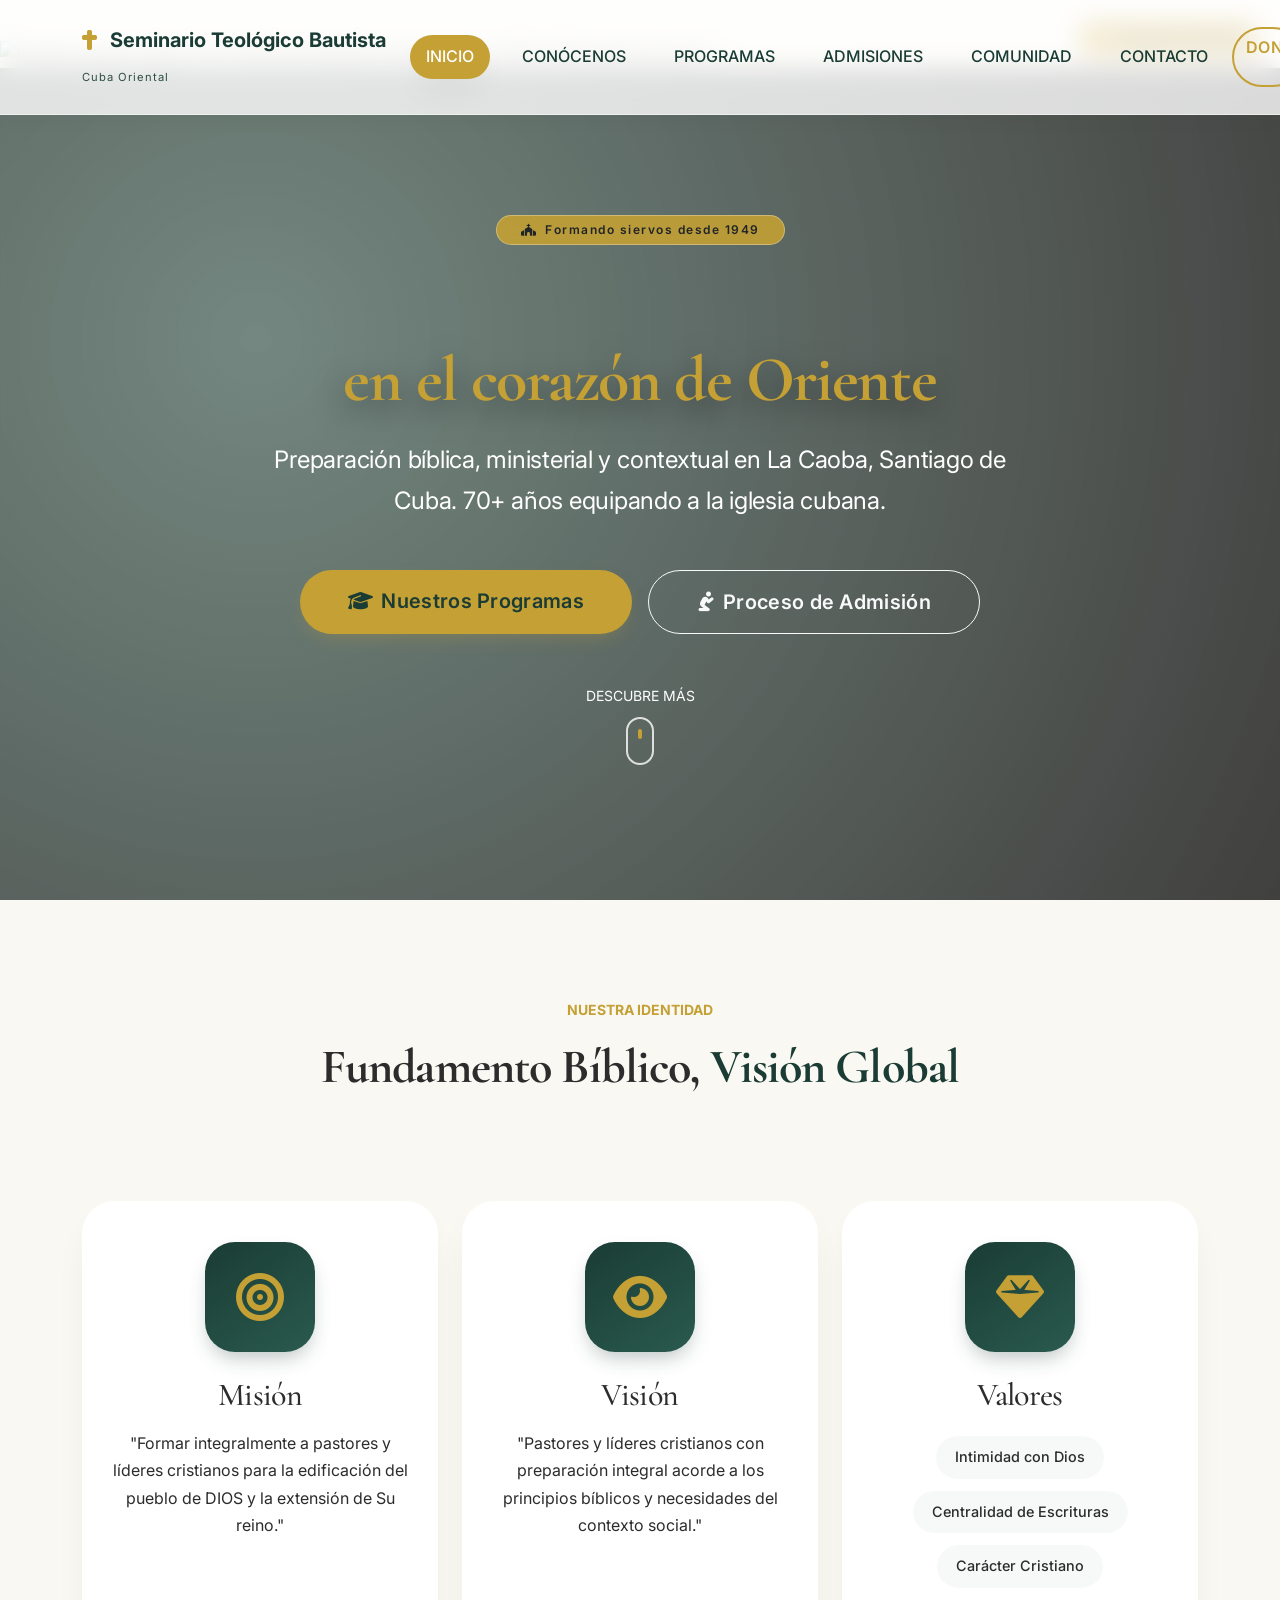
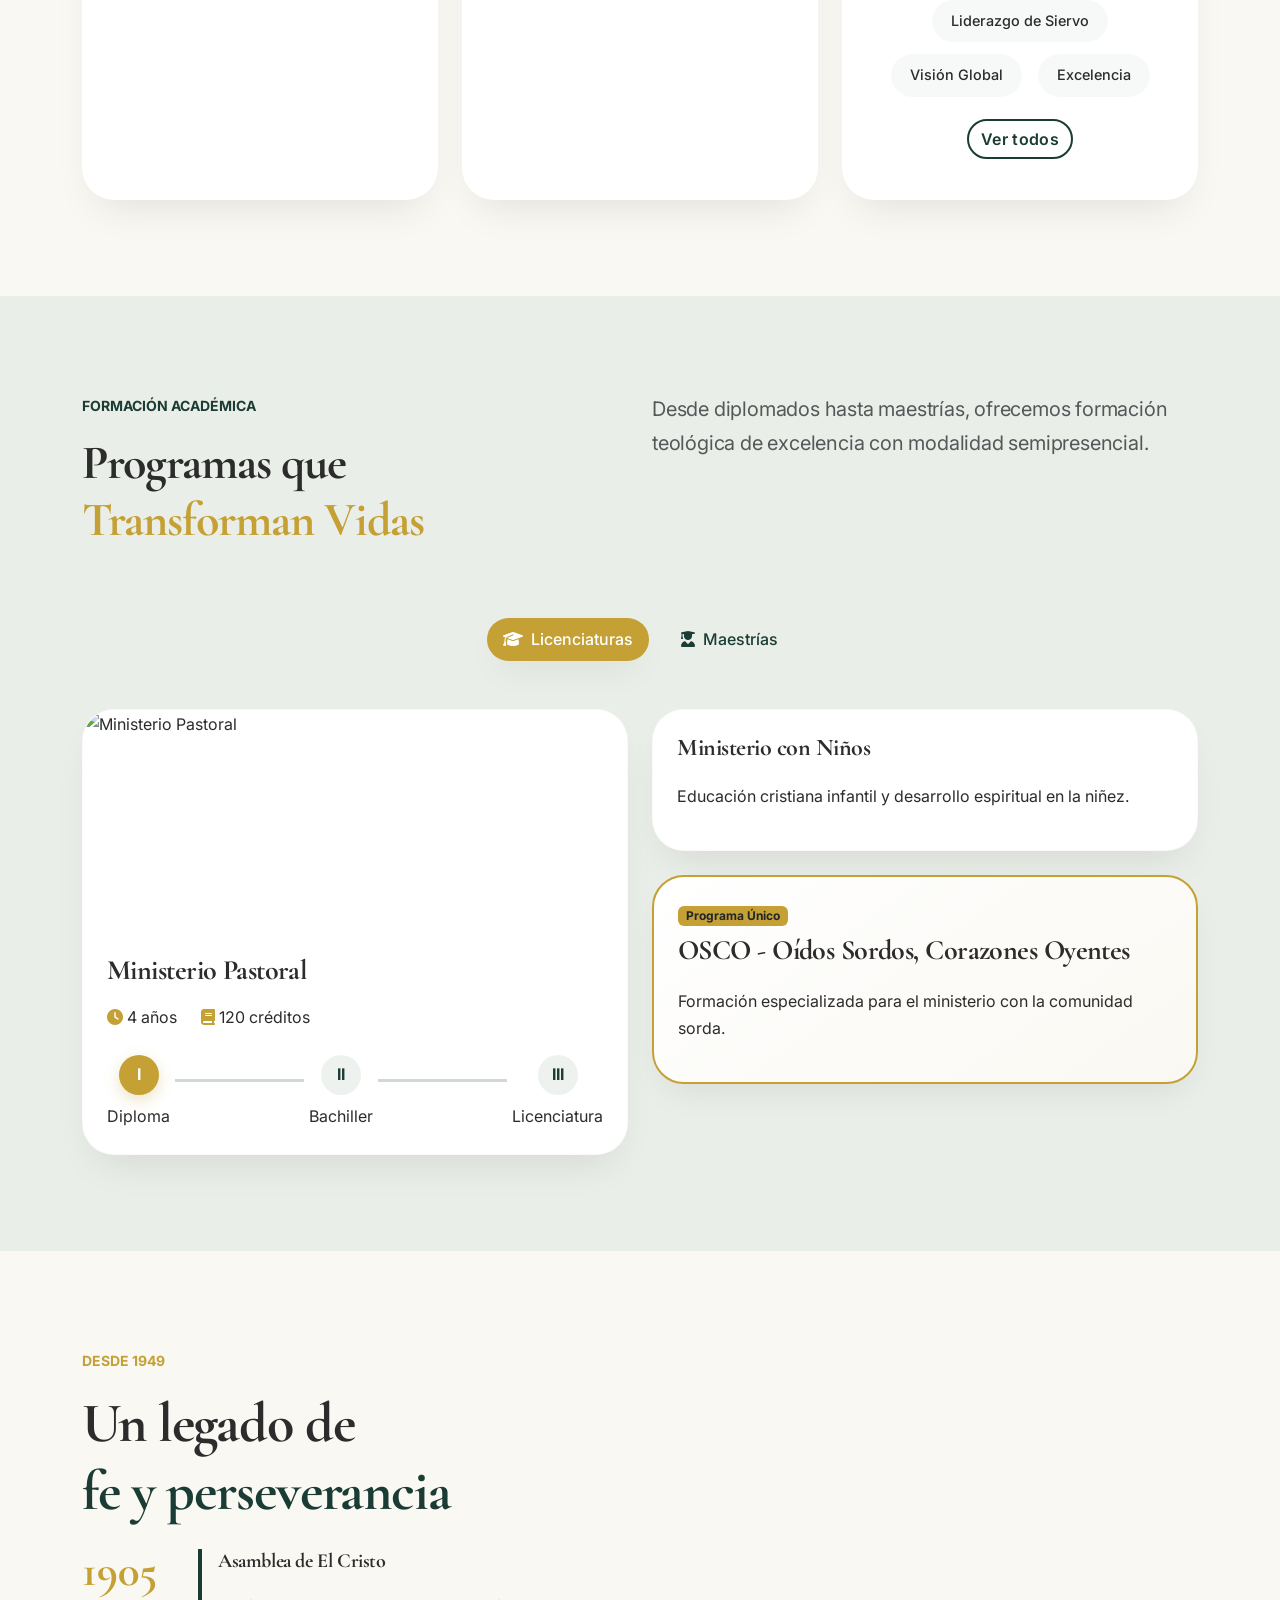
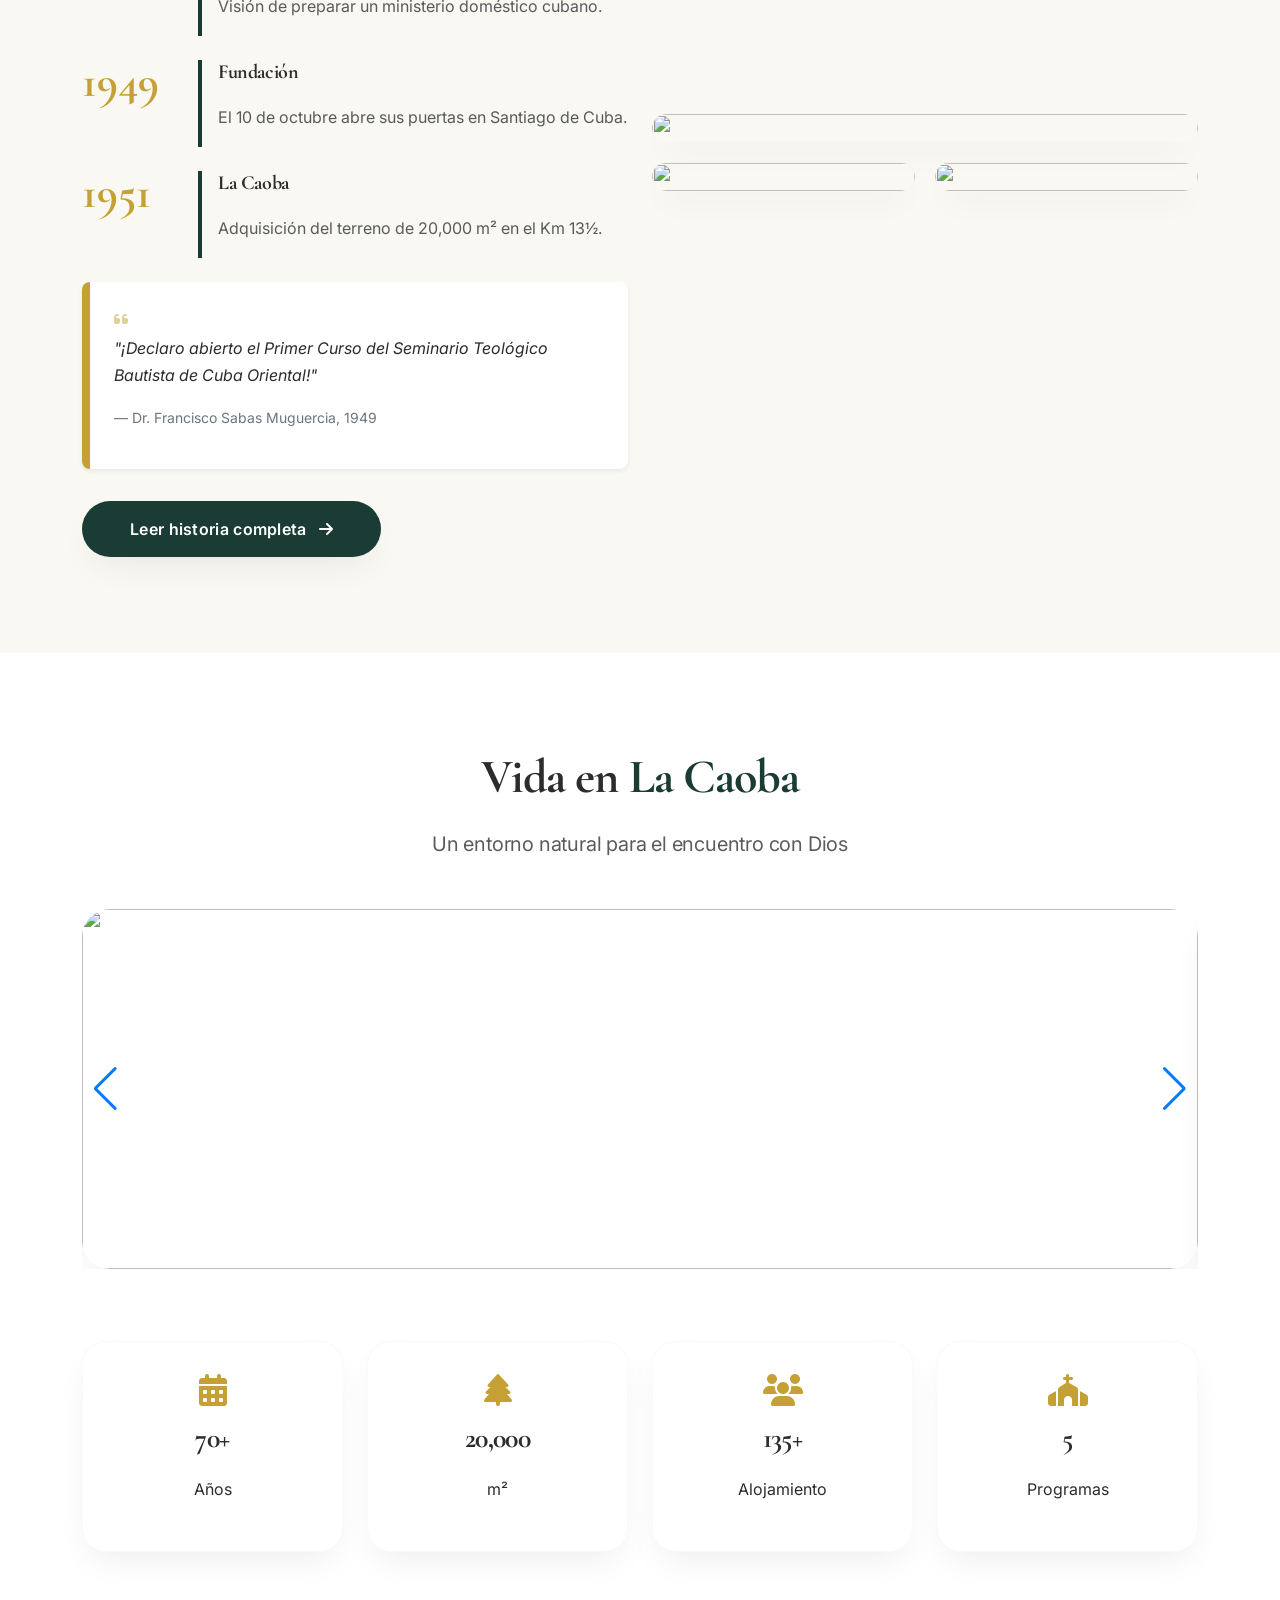
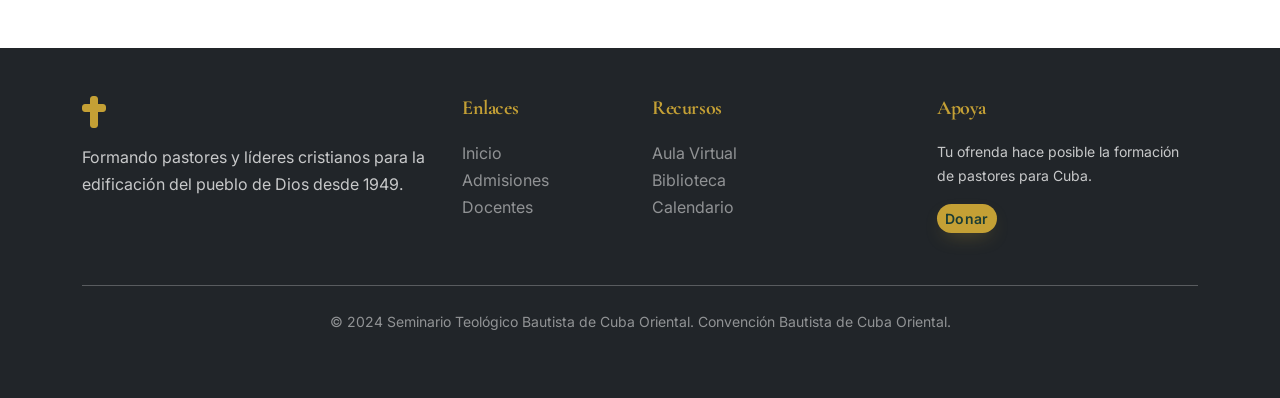
==== index.html @ 03e2dab3 "first commit" ====
<!DOCTYPE html>
<html lang="es">
<head>
  <meta charset="UTF-8">
  <meta name="viewport" content="width=device-width, initial-scale=1.0">
  <!-- SEO Meta Tags -->
  <meta name="description" content="Seminario Teológico Bautista de Cuba Oriental - Formando pastores y líderes cristianos desde 1949 en Santiago de Cuba. Programas de Licenciatura, Maestría y OSCO.">
  <meta name="keywords" content="seminario bautista, Cuba, teología, pastorado, Santiago de Cuba, OSCO, educación cristiana">
  <meta name="author" content="STBCOR">
  <!-- Open Graph -->
  <meta property="og:title" content="Seminario Teológico Bautista de Cuba Oriental">
  <meta property="og:description" content="Formación integral para pastores en el corazón de Oriente.">
  <meta property="og:image" content="https://stbcor.org/images/og-image.jpg">
  <meta property="og:url" content="https://stbcor.org">
  <!-- Favicon -->
  <link rel="icon" type="image/png" href="data:image/svg+xml,%3Csvg xmlns='http://www.w3.org/2000/svg' viewBox='0 0 100 100'%3E%3Crect width='100' height='100' fill='%231a3c34'/%3E%3Ctext x='50' y='67' font-family='serif' font-size='50' fill='%23c4a035' text-anchor='middle'%3E✟%3C/text%3E%3C/svg%3E">

  <title>Seminario Teológico Bautista · Cuba Oriental</title>

  <!-- Bootstrap 5 + Iconos -->
  <link href="https://cdn.jsdelivr.net/npm/bootstrap@5.3.0-alpha3/dist/css/bootstrap.min.css" rel="stylesheet">
  <link rel="stylesheet" href="https://cdn.jsdelivr.net/npm/bootstrap-icons@1.11.3/font/bootstrap-icons.min.css">
  <link rel="stylesheet" href="https://cdnjs.cloudflare.com/ajax/libs/font-awesome/6.4.0/css/all.min.css">
  
  <!-- Fuentes Premium -->
  <link href="https://fonts.googleapis.com/css2?family=Cormorant+Garamond:wght@400;500;600;700&family=Inter:wght@300;400;500;600;700&display=swap" rel="stylesheet">
  
  <!-- Librerías CSS -->
  <link rel="stylesheet" href="https://cdnjs.cloudflare.com/ajax/libs/aos/2.3.4/aos.css">
  <link rel="stylesheet" href="https://cdn.jsdelivr.net/npm/swiper@11/swiper-bundle.min.css" />
  <link rel="stylesheet" href="https://cdnjs.cloudflare.com/ajax/libs/lightbox2/2.11.4/css/lightbox.min.css">

  <!-- Estilos Propios -->
  <link rel="stylesheet" href="css/main.css">
</head>
<body>

<!-- NAVBAR FLOTANTE -->
<nav class="navbar navbar-expand-lg fixed-top" id="mainNav">
  <div class="container">
    <a class="navbar-brand" href="#">
      <i class="fas fa-cross text-gold me-2"></i>
      <span class="fw-bold">Seminario Teológico Bautista <br><small>Cuba Oriental</small></span>
    </a>
    <button class="navbar-toggler" type="button" data-bs-toggle="collapse" data-bs-target="#navbarMain" aria-controls="navbarMain" aria-expanded="false" aria-label="Toggle navigation">
      <span class="navbar-toggler-icon"></span>
    </button>
    <div class="collapse navbar-collapse" id="navbarMain">
      <ul class="navbar-nav mx-auto mb-2 mb-lg-0">
        <li class="nav-item"><a class="nav-link active" href="index.html">INICIO</a></li>
        <li class="nav-item dropdown">
          <a class="nav-link dropdown-toggle" href="#" role="button" data-bs-toggle="dropdown">CONÓCENOS</a>
          <ul class="dropdown-menu">
            <li><a class="dropdown-item" href="historia-completa.html">Nuestra Historia</a></li>
            <li><a class="dropdown-item" href="index.html#identidad">Misión, Visión, Valores</a></li>
            <li><a class="dropdown-item" href="index.html#campus">Instalaciones</a></li>
          </ul>
        </li>
        <li class="nav-item dropdown">
          <a class="nav-link dropdown-toggle" href="#" role="button" data-bs-toggle="dropdown">PROGRAMAS</a>
          <ul class="dropdown-menu">
            <li><a class="dropdown-item" href="index.html#programas">Licenciaturas</a></li>
            <li><a class="dropdown-item" href="index.html#programas">Maestrías</a></li>
            <li><a class="dropdown-item" href="index.html#programas">OSCO</a></li>
          </ul>
        </li>
        <li class="nav-item"><a class="nav-link" href="admisiones.html">ADMISIONES</a></li>
        <li class="nav-item"><a class="nav-link" href="docentes.html">COMUNIDAD</a></li>
        <li class="nav-item"><a class="nav-link" href="contacto.html">CONTACTO</a></li>
      </ul>
      <div class="d-flex gap-2">
        <a href="#" class="btn btn-outline-gold rounded-pill">DONAR</a>
        <a href="login-intranet.html" class="btn btn-brick rounded-pill">AULA VIRTUAL</a>
      </div>
    </div>
  </div>
</nav>

<!-- HERO SECTION -->
<header class="hero vh-100 d-flex align-items-center position-relative overflow-hidden">
  <div class="hero-background position-absolute w-100 h-100">
    <img src="<img src="https://images.pexels.com/photos/1450360/pexels-photo-1450360.jpeg?auto=compress&cs=tinysrgb&w=1920" 
     alt="Paisaje tropical cubano" 
     class="w-100 h-100 object-fit-cover">" alt="Seminario Bautista Cuba" class="w-100 h-100 object-fit-cover">
    <div class="overlay position-absolute w-100 h-100" style="background: linear-gradient(135deg, rgba(26,60,52,0.85) 0%, rgba(0,0,0,0.6) 100%);"></div>
  </div>
  
  <div class="container position-relative text-white" data-aos="fade-up" data-aos-duration="1200">
    <div class="row">
      <div class="col-lg-8 mx-auto text-center">
        <span class="badge bg-gold text-dark mb-4 px-4 py-2 rounded-pill">
          <i class="fas fa-church me-2"></i>Formando siervos desde 1949
        </span>
        <h1 class="display-3 fw-bold mb-4 font-serif">
          <span id="typing-effect"></span>
          <br>
          <span class="text-gold">en el corazón de Oriente</span>
        </h1>
        <p class="lead mb-5 fs-4 opacity-90">
          Preparación bíblica, ministerial y contextual en La Caoba, Santiago de Cuba. 
          70+ años equipando a la iglesia cubana.
        </p>
        <div class="d-flex gap-3 justify-content-center flex-wrap">
          <a href="#programas" class="btn btn-gold btn-lg px-5 py-3 rounded-pill fw-semibold">
            <i class="fas fa-graduation-cap me-2"></i>Nuestros Programas
          </a>
          <a href="admisiones.html" class="btn btn-outline-light btn-lg px-5 py-3 rounded-pill">
            <i class="fas fa-pray me-2"></i>Proceso de Admisión
          </a>
        </div>
        <div class="scroll-down-indicator mt-5">
          <span class="text-uppercase small tracking-wider">Descubre más</span>
          <div class="mouse-icon mt-2 mx-auto">
            <div class="wheel"></div>
          </div>
        </div>
      </div>
    </div>
  </div>
</header>

<!-- SECCIÓN: MISIÓN, VISIÓN Y VALORES -->
<section id="identidad" class="mission-vision py-7 bg-cream position-relative overflow-hidden">
  <div class="pattern-overlay"></div>
  <div class="container">
    <div class="row mb-6">
      <div class="col-lg-8 mx-auto text-center" data-aos="fade-up">
        <span class="text-gold text-uppercase fw-bold tracking-wider small">Nuestra Identidad</span>
        <h2 class="display-5 font-serif mt-3 mb-4">Fundamento Bíblico, <span class="text-teal">Visión Global</span></h2>
        <div class="divider mx-auto"></div>
      </div>
    </div>
    
    <div class="row g-4">
      <!-- MISIÓN -->
      <div class="col-lg-4" data-aos="fade-right" data-aos-delay="100">
        <div class="value-card h-100 p-5 text-center">
          <div class="icon-circle mx-auto mb-4">
            <i class="fas fa-bullseye fa-3x text-gold"></i>
          </div>
          <h3 class="h2 font-serif mb-3">Misión</h3>
          <p class="lead-text">"Formar integralmente a pastores y líderes cristianos para la edificación del pueblo de DIOS y la extensión de Su reino."</p>
          <div class="card-decoration"></div>
        </div>
      </div>
      <!-- VISIÓN -->
      <div class="col-lg-4" data-aos="fade-up" data-aos-delay="200">
        <div class="value-card h-100 p-5 text-center">
          <div class="icon-circle mx-auto mb-4">
            <i class="fas fa-eye fa-3x text-gold"></i>
          </div>
          <h3 class="h2 font-serif mb-3">Visión</h3>
          <p class="lead-text">"Pastores y líderes cristianos con preparación integral acorde a los principios bíblicos y necesidades del contexto social."</p>
          <div class="card-decoration"></div>
        </div>
      </div>
      <!-- VALORES -->
      <div class="col-lg-4" data-aos="fade-left" data-aos-delay="300">
        <div class="value-card h-100 p-5 text-center">
          <div class="icon-circle mx-auto mb-4">
            <i class="fas fa-gem fa-3x text-gold"></i>
          </div>
          <h3 class="h2 font-serif mb-3">Valores</h3>
          <div class="values-cloud">
            <span class="value-tag">Intimidad con Dios</span>
            <span class="value-tag">Centralidad de Escrituras</span>
            <span class="value-tag">Carácter Cristiano</span>
            <span class="value-tag">Liderazgo de Siervo</span>
            <span class="value-tag">Visión Global</span>
            <span class="value-tag">Excelencia</span>
          </div>
          <button class="btn btn-outline-teal rounded-pill mt-3" type="button" data-bs-toggle="collapse" data-bs-target="#allValues">
            Ver todos
          </button>
          <div class="card-decoration"></div>
        </div>
      </div>
    </div>

    <!-- Grid completo de valores -->
    <div class="collapse mt-4" id="allValues">
      <div class="row g-3">
        <div class="col-md-3 col-6"><div class="value-item p-3 bg-white rounded-3 shadow-sm h-100"><i class="fas fa-praying-hands text-gold mb-2"></i><h5>Intimidad con DIOS</h5></div></div>
        <div class="col-md-3 col-6"><div class="value-item p-3 bg-white rounded-3 shadow-sm h-100"><i class="fas fa-heart text-gold mb-2"></i><h5>Carácter Integral</h5></div></div>
        <div class="col-md-3 col-6"><div class="value-item p-3 bg-white rounded-3 shadow-sm h-100"><i class="fas fa-book-open text-gold mb-2"></i><h5>Centralidad de Escrituras</h5></div></div>
        <div class="col-md-3 col-6"><div class="value-item p-3 bg-white rounded-3 shadow-sm h-100"><i class="fas fa-handshake text-gold mb-2"></i><h5>Relaciones Sanas</h5></div></div>
        <div class="col-md-3 col-6"><div class="value-item p-3 bg-white rounded-3 shadow-sm h-100"><i class="fas fa-globe-americas text-gold mb-2"></i><h5>Visión y Alcance Global</h5></div></div>
        <div class="col-md-3 col-6"><div class="value-item p-3 bg-white rounded-3 shadow-sm h-100"><i class="fas fa-users text-gold mb-2"></i><h5>Contextualización del Evangelio</h5></div></div>
        <div class="col-md-3 col-6"><div class="value-item p-3 bg-white rounded-3 shadow-sm h-100"><i class="fas fa-layer-group text-gold mb-2"></i><h5>Formación Pluriministerial</h5></div></div>
        <div class="col-md-3 col-6"><div class="value-item p-3 bg-white rounded-3 shadow-sm h-100"><i class="fas fa-people-arrows text-gold mb-2"></i><h5>Trabajo en Equipo</h5></div></div>
        <div class="col-md-3 col-6"><div class="value-item p-3 bg-white rounded-3 shadow-sm h-100"><i class="fas fa-church text-gold mb-2"></i><h5>Interrelación Seminario-Iglesia</h5></div></div>
        <div class="col-md-3 col-6"><div class="value-item p-3 bg-white rounded-3 shadow-sm h-100"><i class="fas fa-home text-gold mb-2"></i><h5>Importancia de la Familia</h5></div></div>
        <div class="col-md-3 col-6"><div class="value-item p-3 bg-white rounded-3 shadow-sm h-100"><i class="fas fa-hands-wash text-gold mb-2"></i><h5>Liderazgo de Siervo</h5></div></div>
        <div class="col-md-3 col-6"><div class="value-item p-3 bg-white rounded-3 shadow-sm h-100"><i class="fas fa-lightbulb text-gold mb-2"></i><h5>Innovación</h5></div></div>
        <div class="col-md-3 col-6"><div class="value-item p-3 bg-white rounded-3 shadow-sm h-100"><i class="fas fa-equals text-gold mb-2"></i><h5>Unidad e Igualdad en Cristo</h5></div></div>
        <div class="col-md-3 col-6"><div class="value-item p-3 bg-white rounded-3 shadow-sm h-100"><i class="fas fa-star text-gold mb-2"></i><h5>Excelencia</h5></div></div>
      </div>
    </div>
  </div>
</section>

<!-- SECCIÓN: PROGRAMAS ACADÉMICOS -->
<section id="programas" class="programs-section py-7 bg-light-sage">
  <div class="container">
    <div class="row mb-5">
      <div class="col-lg-6" data-aos="fade-right">
        <span class="text-teal text-uppercase fw-bold small">Formación Académica</span>
        <h2 class="display-5 font-serif mt-3">Programas que <br><span class="text-gold">Transforman Vidas</span></h2>
      </div>
      <div class="col-lg-6" data-aos="fade-left">
        <p class="lead text-muted">Desde diplomados hasta maestrías, ofrecemos formación teológica de excelencia con modalidad semipresencial.</p>
      </div>
    </div>
    
    <ul class="nav nav-pills mb-5 justify-content-center" id="programTabs" role="tablist">
      <li class="nav-item" role="presentation">
        <button class="nav-link active rounded-pill px-4 py-3 mx-2" data-bs-toggle="pill" data-bs-target="#licenciatura" type="button"><i class="fas fa-graduation-cap me-2"></i>Licenciaturas</button>
      </li>
      <li class="nav-item" role="presentation">
        <button class="nav-link rounded-pill px-4 py-3 mx-2" data-bs-toggle="pill" data-bs-target="#maestria" type="button"><i class="fas fa-user-graduate me-2"></i>Maestrías</button>
      </li>
    </ul>
    
    <div class="tab-content">
      <div class="tab-pane fade show active" id="licenciatura">
        <div class="row g-4">
          <div class="col-lg-6" data-aos="zoom-in">
            <div class="program-card featured h-100">
              <div class="card-badge">⭐ Programa Estrella</div>
              <div class="program-img-wrapper">
                <img src="https://images.pexels.com/photos/1370296/pexels-photo-1370296.jpeg?auto=compress&cs=tinysrgb&w=600" alt="Ministerio Pastoral" class="program-img">
              </div>
              <div class="program-content p-4">
                <h3 class="font-serif mb-3">Ministerio Pastoral</h3>
                <div class="program-stats d-flex gap-4 mb-3">
                  <span><i class="fas fa-clock text-gold"></i> 4 años</span>
                  <span><i class="fas fa-book text-gold"></i> 120 créditos</span>
                </div>
                <div class="level-progression mt-4">
                  <div class="progress-steps">
                    <div class="step completed"><span class="step-number">I</span><span class="step-label">Diploma</span></div>
                    <div class="step-connector"></div>
                    <div class="step"><span class="step-number">II</span><span class="step-label">Bachiller</span></div>
                    <div class="step-connector"></div>
                    <div class="step"><span class="step-number">III</span><span class="step-label">Licenciatura</span></div>
                  </div>
                </div>
              </div>
            </div>
          </div>
          <div class="col-lg-6">
            <div class="row g-4">
              <div class="col-12" data-aos="zoom-in" data-aos-delay="100"><div class="program-card"><div class="program-content p-4"><h4>Ministerio con Niños</h4><p>Educación cristiana infantil y desarrollo espiritual en la niñez.</p></div></div></div>
              <div class="col-12" data-aos="zoom-in" data-aos-delay="200"><div class="program-card osco-special p-4"><span class="badge bg-gold text-dark mb-2">Programa Único</span><h3>OSCO - Oídos Sordos, Corazones Oyentes</h3><p>Formación especializada para el ministerio con la comunidad sorda.</p></div></div>
            </div>
          </div>
        </div>
      </div>
      <div class="tab-pane fade" id="maestria">
        <div class="row g-4">
          <div class="col-md-4"><div class="master-card text-center p-4 h-100"><i class="fas fa-church fa-3x text-teal mb-3"></i><h4>Southeastern Baptist</h4><p>Convenio internacional para estudios de posgrado.</p></div></div>
          <div class="col-md-4"><div class="master-card text-center p-4 h-100"><i class="fas fa-chart-line fa-3x text-teal mb-3"></i><h4>Liderazgo Organizacional</h4><p>Habilidades directivas para el ámbito eclesial.</p></div></div>
          <div class="col-md-4"><div class="master-card text-center p-4 h-100"><i class="fas fa-hands-helping fa-3x text-teal mb-3"></i><h4>Trabajo Social</h4><p>Integración de fe y acción social comunitaria.</p></div></div>
        </div>
      </div>
    </div>
  </div>
</section>

<!-- SECCIÓN: UN VISTAZO A NUESTRA HISTORIA -->
<section class="history-snippet py-7 bg-cream position-relative">
  <div class="container">
    <div class="row align-items-center">
      <div class="col-lg-6" data-aos="fade-right">
        <span class="text-gold fw-bold text-uppercase small">Desde 1949</span>
        <h2 class="display-4 font-serif mt-3 mb-4">Un legado de <br><span class="text-teal">fe y perseverancia</span></h2>
        <div class="mini-timeline">
          <div class="timeline-item mb-4"><div class="d-flex gap-3"><div class="timeline-year">1905</div><div class="timeline-content"><h5>Asamblea de El Cristo</h5><p class="text-muted">Visión de preparar un ministerio doméstico cubano.</p></div></div></div>
          <div class="timeline-item mb-4"><div class="d-flex gap-3"><div class="timeline-year">1949</div><div class="timeline-content"><h5>Fundación</h5><p class="text-muted">El 10 de octubre abre sus puertas en Santiago de Cuba.</p></div></div></div>
          <div class="timeline-item mb-4"><div class="d-flex gap-3"><div class="timeline-year">1951</div><div class="timeline-content"><h5>La Caoba</h5><p class="text-muted">Adquisición del terreno de 20,000 m² en el Km 13½.</p></div></div></div>
        </div>
        <blockquote class="historic-quote mt-4 p-4 bg-white rounded-3 shadow-sm">
          <i class="fas fa-quote-left text-gold opacity-50 mb-2"></i>
          <p class="fst-italic">"¡Declaro abierto el Primer Curso del Seminario Teológico Bautista de Cuba Oriental!"</p>
          <footer class="blockquote-footer mt-2">Dr. Francisco Sabas Muguercia, 1949</footer>
        </blockquote>
        <a href="historia-completa.html" class="btn btn-teal rounded-pill px-5 py-3 mt-3">Leer historia completa <i class="fas fa-arrow-right ms-2"></i></a>
      </div>
      <div class="col-lg-6" data-aos="fade-left">
        <div class="vintage-gallery-grid">
          <div class="gallery-item large"><img src="https://images.pexels.com/photos/261763/pexels-photo-261763.jpeg?auto=compress&cs=tinysrgb&w=600" class="img-fluid rounded-4 shadow"></div>
          <div class="gallery-item"><img src="https://images.pexels.com/photos/3723267/pexels-photo-3723267.jpeg?auto=compress&cs=tinysrgb&w=600" class="img-fluid rounded-4 shadow"></div>
          <div class="gallery-item"><img src="https://images.pexels.com/photos/1181396/pexels-photo-1181396.jpeg?auto=compress&cs=tinysrgb&w=600" class="img-fluid rounded-4 shadow"></div>
        </div>
      </div>
    </div>
  </div>
</section>

<!-- SECCIÓN: GALERÍA Y VIDA EN EL CAMPUS -->
<section id="campus" class="campus-life py-7 bg-white">
  <div class="container">
    <div class="text-center mb-5" data-aos="fade-up">
      <h2 class="display-5 font-serif">Vida en <span class="text-teal">La Caoba</span></h2>
      <p class="lead text-muted">Un entorno natural para el encuentro con Dios</p>
    </div>
    <div class="swiper campusSwiper" data-aos="fade-up">
      <div class="swiper-wrapper">
        <div class="swiper-slide"><div class="campus-card"><img src="https://images.pexels.com/photos/256455/pexels-photo-256455.jpeg?auto=compress&cs=tinysrgb&w=600" class="campus-img"><div class="campus-overlay"><h4>Aulas y Biblioteca</h4></div></div></div>
        <div class="swiper-slide"><div class="campus-card"><img src="https://images.pexels.com/photos/208636/pexels-photo-208636.jpeg?auto=compress&cs=tinysrgb&w=600" class="campus-img"><div class="campus-overlay"><h4>Capilla</h4></div></div></div>
        <div class="swiper-slide"><div class="campus-card"><img src="https://images.pexels.com/photos/3723267/pexels-photo-3723267.jpeg?auto=compress&cs=tinysrgb&w=600" class="campus-img"><div class="campus-overlay"><h4>Áreas Verdes</h4></div></div></div>
        <div class="swiper-slide"><div class="campus-card"><img src="https://images.pexels.com/photos/1370296/pexels-photo-1370296.jpeg?auto=compress&cs=tinysrgb&w=600" class="campus-img"><div class="campus-overlay"><h4>Laboratorio</h4></div></div></div>
      </div>
      <div class="swiper-pagination"></div>
      <div class="swiper-button-next"></div>
      <div class="swiper-button-prev"></div>
    </div>
    <div class="row mt-5 g-4">
      <div class="col-md-3 col-6"><div class="stat-card text-center p-4"><i class="fas fa-calendar-alt fa-2x text-gold mb-3"></i><h3>70+</h3><p>Años</p></div></div>
      <div class="col-md-3 col-6"><div class="stat-card text-center p-4"><i class="fas fa-tree fa-2x text-gold mb-3"></i><h3>20,000</h3><p>m²</p></div></div>
      <div class="col-md-3 col-6"><div class="stat-card text-center p-4"><i class="fas fa-users fa-2x text-gold mb-3"></i><h3>135+</h3><p>Alojamiento</p></div></div>
      <div class="col-md-3 col-6"><div class="stat-card text-center p-4"><i class="fas fa-church fa-2x text-gold mb-3"></i><h3>5</h3><p>Programas</p></div></div>
    </div>
  </div>
</section>

<!-- FOOTER -->
<footer class="bg-dark text-white py-5">
  <div class="container">
    <div class="row">
      <div class="col-lg-4 mb-4">
        <i class="fas fa-cross fa-2x text-gold mb-3"></i>
        <p class="opacity-75">Formando pastores y líderes cristianos para la edificación del pueblo de Dios desde 1949.</p>
      </div>
      <div class="col-lg-2 col-md-4 mb-4">
        <h5 class="text-gold">Enlaces</h5>
        <ul class="list-unstyled"><li><a href="index.html" class="text-white-50 text-decoration-none">Inicio</a></li><li><a href="admisiones.html" class="text-white-50 text-decoration-none">Admisiones</a></li><li><a href="docentes.html" class="text-white-50 text-decoration-none">Docentes</a></li></ul>
      </div>
      <div class="col-lg-3 col-md-4 mb-4">
        <h5 class="text-gold">Recursos</h5>
        <ul class="list-unstyled"><li><a href="login-intranet.html" class="text-white-50 text-decoration-none">Aula Virtual</a></li><li><a href="#" class="text-white-50 text-decoration-none">Biblioteca</a></li><li><a href="#" class="text-white-50 text-decoration-none">Calendario</a></li></ul>
      </div>
      <div class="col-lg-3 col-md-4 mb-4">
        <h5 class="text-gold">Apoya</h5>
        <p class="opacity-75 small">Tu ofrenda hace posible la formación de pastores para Cuba.</p>
        <a href="#" class="btn btn-gold btn-sm rounded-pill">Donar</a>
      </div>
    </div>
    <hr class="opacity-25 my-4">
    <div class="row"><div class="col text-center"><p class="small opacity-50">&copy; 2024 Seminario Teológico Bautista de Cuba Oriental. Convención Bautista de Cuba Oriental.</p></div></div>
  </div>
</footer>

<!-- Scripts -->
<script src="https://cdn.jsdelivr.net/npm/bootstrap@5.3.0-alpha3/dist/js/bootstrap.bundle.min.js"></script>
<script src="https://cdnjs.cloudflare.com/ajax/libs/aos/2.3.4/aos.js"></script>
<script src="https://cdn.jsdelivr.net/npm/swiper@11/swiper-bundle.min.js"></script>
<script src="https://cdnjs.cloudflare.com/ajax/libs/lightbox2/2.11.4/js/lightbox.min.js"></script>
<script src="js/main.js"></script>
<script>
  AOS.init({ duration: 1000, once: true });
  const swiper = new Swiper('.campusSwiper', { slidesPerView: 1, spaceBetween: 20, loop: true, autoplay: { delay: 3000 }, pagination: { el: '.swiper-pagination', clickable: true }, navigation: { nextEl: '.swiper-button-next', prevEl: '.swiper-button-prev' }, breakpoints: { 640: { slidesPerView: 2 }, 1024: { slidesPerView: 3 } } });
  
  // Typing effect
  const strings = ['Formación Integral', 'Pastores conforme al corazón de Dios', 'Líderes para Su Reino'];
  let index = 0, charIndex = 0, isDeleting = false;
  const typingEl = document.getElementById('typing-effect');
  function type() { const current = strings[index]; if (isDeleting) charIndex--; else charIndex++; typingEl.textContent = current.substring(0, charIndex); let speed = 100; if (isDeleting) speed /= 2; if (!isDeleting && charIndex === current.length) { speed = 2000; isDeleting = true; } else if (isDeleting && charIndex === 0) { isDeleting = false; index = (index + 1) % strings.length; speed = 500; } setTimeout(type, speed); }
  type();
</script>
</body>
</html>
---- css/main.css ----
:root {
  /* Paleta de Colores Inspirada en La Caoba */
  --primary-deep-teal: #1a3c34;
  --primary-earth: #8b6914;
  --primary-sacred-gold: #c4a035;
  --secondary-soft-cream: #faf8f2;  /* Un tono más cálido y elegante */
  --secondary-light-sage: #eaeee8;
  --accent-brick: #8b3a3a;
  --text-dark: #2c2c2c;
  --text-muted: #5c5c5c;
  
  /* Sombras y Efectos Premium */
  --shadow-soft: 0 15px 35px -10px rgba(0, 0, 0, 0.08);
  --shadow-hover: 0 25px 45px -12px rgba(26, 60, 52, 0.2);
  --shadow-card: 0 20px 40px -15px rgba(0, 0, 0, 0.1);
  
  /* Bordes y Transiciones */
  --border-radius-card: 20px;
  --border-radius-lg: 32px;
  --transition-smooth: all 0.45s cubic-bezier(0.23, 1, 0.32, 1);
  --transition-bounce: all 0.5s cubic-bezier(0.175, 0.885, 0.32, 1.275);
}

/* =============================================
   ESTILOS BASE Y TIPOGRAFÍA
   ============================================= */
body {
  font-family: 'Inter', sans-serif;
  color: var(--text-dark);
  background-color: var(--secondary-soft-cream);
  line-height: 1.7;
  overflow-x: hidden;
}

h1, h2, h3, h4, h5, h6 {
  font-family: 'Cormorant Garamond', serif;
  font-weight: 700;
  letter-spacing: -0.02em;
  line-height: 1.2;
  margin-bottom: 1.25rem;
}

.font-serif {
  font-family: 'Cormorant Garamond', serif;
}

.display-3, .display-4, .display-5 {
  font-weight: 700;
}

.lead {
  font-weight: 400;
  letter-spacing: -0.01em;
}

/* =============================================
   UTILIDADES DE COLOR Y FONDO
   ============================================= */
.bg-cream { background-color: var(--secondary-soft-cream); }
.bg-light-sage { background-color: var(--secondary-light-sage); }
.bg-teal { background-color: var(--primary-deep-teal); }
.bg-gold { background-color: var(--primary-sacred-gold); }

.text-teal { color: var(--primary-deep-teal); }
.text-gold { color: var(--primary-sacred-gold); }

/* =============================================
   BOTONES PREMIUM
   ============================================= */
.btn {
  font-weight: 600;
  letter-spacing: 0.3px;
  transition: var(--transition-bounce);
  position: relative;
  overflow: hidden;
}

.btn-gold {
  background-color: var(--primary-sacred-gold);
  color: var(--primary-deep-teal);
  border: none;
  box-shadow: 0 8px 20px -8px rgba(196, 160, 53, 0.4);
}
.btn-gold:hover {
  background-color: #fff;
  color: var(--primary-deep-teal);
  transform: translateY(-4px);
  box-shadow: 0 15px 25px -8px rgba(196, 160, 53, 0.5);
}

.btn-teal {
  background-color: var(--primary-deep-teal);
  color: white;
  border: none;
  box-shadow: var(--shadow-soft);
}
.btn-teal:hover {
  background-color: #2a5a4f;
  color: white;
  transform: translateY(-4px);
  box-shadow: var(--shadow-hover);
}

.btn-brick {
  background-color: var(--accent-brick);
  color: white;
  border: none;
}
.btn-brick:hover {
  background-color: #a54a4a;
  color: white;
  transform: scale(1.02);
}

.btn-outline-teal {
  border: 2px solid var(--primary-deep-teal);
  color: var(--primary-deep-teal);
  font-weight: 600;
  background: transparent;
}
.btn-outline-teal:hover {
  background-color: var(--primary-deep-teal);
  color: white;
  transform: translateY(-2px);
}

.btn-outline-gold {
  border: 2px solid var(--primary-sacred-gold);
  color: var(--primary-sacred-gold);
}
.btn-outline-gold:hover {
  background-color: var(--primary-sacred-gold);
  color: var(--primary-deep-teal);
}

/* =============================================
   NAVBAR FLOTANTE MEJORADO
   ============================================= */
#mainNav {
  padding: 18px 0;
  transition: var(--transition-smooth);
  background-color: rgba(255, 255, 255, 0.8);
  backdrop-filter: blur(12px);
  -webkit-backdrop-filter: blur(12px);
  border-bottom: 1px solid rgba(255, 255, 255, 0.5);
  box-shadow: 0 5px 20px rgba(0, 0, 0, 0.03);
}

#mainNav.navbar-scrolled {
  background-color: rgba(26, 60, 52, 0.92) !important;
  backdrop-filter: blur(15px);
  padding: 12px 0;
  box-shadow: var(--shadow-soft);
  border-bottom: 1px solid rgba(196, 160, 53, 0.3);
}

#mainNav .navbar-brand {
  color: var(--primary-deep-teal);
  font-weight: 700;
  transition: var(--transition-smooth);
}
#mainNav.navbar-scrolled .navbar-brand,
#mainNav.navbar-scrolled .nav-link {
  color: white !important;
}
#mainNav.navbar-scrolled .nav-link:hover {
  color: var(--primary-sacred-gold) !important;
}

.navbar-brand small {
  font-size: 0.7rem;
  font-weight: 400;
  opacity: 0.9;
  letter-spacing: 1px;
}

.nav-link {
  font-weight: 500;
  margin: 0 8px;
  padding: 8px 16px !important;
  border-radius: 30px;
  position: relative;
  color: var(--primary-deep-teal) !important;
  transition: var(--transition-smooth);
}

.nav-link::after {
  display: none; /* Eliminamos el subrayado por un efecto más moderno */
}

.nav-link:hover {
  background-color: rgba(196, 160, 53, 0.1);
  transform: translateY(-1px);
}

.nav-link.active {
  background-color: var(--primary-sacred-gold) !important;
  color: white !important;
  box-shadow: var(--shadow-soft);
}

/* =============================================
   HERO SECTION (CONTRASTE CORREGIDO)
   ============================================= */
.hero {
  min-height: 100vh;
  margin-top: 0;
  padding-top: 80px; /* Compensa navbar fijo */
}

.hero-background {
  z-index: 0;
}

/* OVERLAY CORREGIDO PARA MEJOR CONTRASTE */
.hero .overlay {
  background: radial-gradient(circle at 20% 30%, rgba(26, 60, 52, 0.6) 0%, rgba(0, 0, 0, 0.75) 100%) !important;
  backdrop-filter: blur(2px);
  z-index: 1;
}

.hero .container {
  position: relative;
  z-index: 5;
  padding-top: 3rem;
  padding-bottom: 3rem;
}

.hero h1 {
  text-shadow: 0 10px 30px rgba(0, 0, 0, 0.5);
  line-height: 1.15;
}

.hero .badge {
  backdrop-filter: blur(5px);
  background-color: rgba(196, 160, 53, 0.9) !important;
  font-weight: 600;
  letter-spacing: 1.5px;
  border: 1px solid rgba(255, 255, 255, 0.3);
}

/* Scroll Indicator */
.mouse-icon {
  width: 28px;
  height: 48px;
  border: 2px solid rgba(255, 255, 255, 0.8);
  border-radius: 20px;
  position: relative;
  margin: 0 auto;
}
.wheel {
  width: 4px;
  height: 10px;
  background: var(--primary-sacred-gold);
  border-radius: 3px;
  position: absolute;
  top: 10px;
  left: 50%;
  transform: translateX(-50%);
  animation: scrollWheel 2s ease-in-out infinite;
}
@keyframes scrollWheel {
  0% { opacity: 1; top: 8px; }
  50% { opacity: 1; top: 20px; background: white; }
  100% { opacity: 0; top: 30px; }
}

/* =============================================
   ESPACIADO ENTRE SECCIONES
   ============================================= */
.py-7 {
  padding-top: 6rem !important;
  padding-bottom: 6rem !important;
}
.mb-6 {
  margin-bottom: 5rem !important;
}
.mt-6 {
  margin-top: 5rem !important;
}

.section-title {
  margin-bottom: 3.5rem;
}

/* =============================================
   TARJETAS (MISIÓN, VISIÓN, VALORES, PROGRAMAS)
   ============================================= */
.value-card {
  background: white;
  border-radius: var(--border-radius-lg);
  box-shadow: var(--shadow-card);
  transition: var(--transition-bounce);
  border: 1px solid rgba(255, 255, 255, 0.8);
  padding: 2.5rem 1.5rem !important;
  height: 100%;
  position: relative;
  z-index: 2;
}
.value-card:hover {
  transform: translateY(-18px) scale(1.01);
  box-shadow: var(--shadow-hover);
  border-color: var(--primary-sacred-gold);
  background: white;
}

.icon-circle {
  width: 110px;
  height: 110px;
  background: linear-gradient(145deg, var(--primary-deep-teal) 0%, #2a5a4f 100%);
  border-radius: 30px; /* Forma más moderna */
  display: flex;
  align-items: center;
  justify-content: center;
  margin: 0 auto 1.8rem;
  transition: var(--transition-bounce);
  box-shadow: 0 10px 20px -5px rgba(26, 60, 52, 0.3);
}
.value-card:hover .icon-circle {
  background: linear-gradient(145deg, var(--primary-sacred-gold) 0%, #d4a835 100%);
  transform: scale(1.05) rotate(2deg);
  border-radius: 50%;
}
.value-card:hover .icon-circle i {
  color: white !important;
  transform: scale(1.1);
}

.value-tag {
  display: inline-block;
  padding: 8px 18px;
  margin: 6px;
  background: rgba(26, 60, 52, 0.03);
  border-radius: 50px;
  font-size: 0.9rem;
  font-weight: 500;
  transition: var(--transition-smooth);
  border: 1px solid transparent;
}
.value-tag:hover {
  background: var(--primary-sacred-gold);
  color: white !important;
  transform: scale(1.05);
  box-shadow: var(--shadow-soft);
  border-color: white;
}

.value-item {
  background: white;
  border-radius: 16px;
  box-shadow: var(--shadow-soft);
  transition: var(--transition-smooth);
  border: 1px solid rgba(0,0,0,0.02);
}
.value-item:hover {
  transform: translateY(-5px);
  box-shadow: var(--shadow-hover);
  background: var(--primary-deep-teal);
  color: white;
}
.value-item:hover i {
  color: var(--primary-sacred-gold) !important;
}

/* =============================================
   TARJETAS DE PROGRAMAS
   ============================================= */
.program-card {
  background: white;
  border-radius: var(--border-radius-lg);
  overflow: hidden;
  box-shadow: var(--shadow-card);
  transition: var(--transition-bounce);
  height: 100%;
  border: 1px solid rgba(0,0,0,0.02);
}
.program-card:hover {
  transform: translateY(-12px);
  box-shadow: var(--shadow-hover);
}

.program-img-wrapper {
  position: relative;
  height: 220px;
  overflow: hidden;
}
.program-img {
  width: 100%;
  height: 100%;
  object-fit: cover;
  transition: transform 1.2s cubic-bezier(0.165, 0.84, 0.44, 1);
}
.program-card:hover .program-img {
  transform: scale(1.12);
}

.card-badge {
  position: absolute;
  top: 20px;
  right: 20px;
  background: var(--primary-sacred-gold);
  color: var(--primary-deep-teal);
  padding: 8px 18px;
  border-radius: 50px;
  font-weight: 700;
  font-size: 0.8rem;
  letter-spacing: 1px;
  z-index: 10;
  box-shadow: var(--shadow-soft);
  backdrop-filter: blur(5px);
}

.progress-steps {
  display: flex;
  align-items: center;
  justify-content: space-between;
  margin-top: 1.5rem;
}
.step-number {
  width: 40px;
  height: 40px;
  background: #eef2ef;
  border-radius: 30px;
  display: flex;
  align-items: center;
  justify-content: center;
  margin: 0 auto 8px;
  font-weight: 700;
  color: var(--primary-deep-teal);
  transition: var(--transition-smooth);
}
.step.completed .step-number {
  background: var(--primary-sacred-gold);
  color: white;
  box-shadow: 0 5px 15px rgba(196, 160, 53, 0.3);
}
.step-connector {
  flex: 1;
  height: 3px;
  background: #d1d9d6;
  margin: 0 5px 25px;
}
.osco-special {
  border: 2px solid var(--primary-sacred-gold);
  background: linear-gradient(145deg, #ffffff 0%, var(--secondary-soft-cream) 100%);
  box-shadow: var(--shadow-soft);
}

/* =============================================
   HISTORIA Y LÍNEA DE TIEMPO
   ============================================= */
.timeline-year {
  font-family: 'Cormorant Garamond', serif;
  font-size: 2.8rem;
  font-weight: 700;
  color: var(--primary-sacred-gold);
  min-width: 120px;
  border-right: 4px solid var(--primary-deep-teal);
  padding-right: 20px;
  line-height: 1;
}
.historic-quote {
  border-left: 8px solid var(--primary-sacred-gold);
  background: white;
  border-radius: 0 20px 20px 0;
  box-shadow: var(--shadow-soft);
}
.vintage-gallery-grid {
  display: grid;
  grid-template-columns: repeat(2, 1fr);
  gap: 20px;
}
.vintage-gallery-grid .large {
  grid-column: span 2;
}
.gallery-item {
  overflow: hidden;
  border-radius: 24px;
  box-shadow: var(--shadow-soft);
  transition: var(--transition-smooth);
}
.gallery-item:hover {
  transform: scale(1.02);
  box-shadow: var(--shadow-hover);
}
.gallery-item img {
  transition: transform 1s ease;
  width: 100%;
  height: 100%;
  object-fit: cover;
}
.gallery-item:hover img {
  transform: scale(1.1);
}

/* =============================================
   CARRUSEL DEL CAMPUS (SWIPER)
   ============================================= */
.campus-card {
  position: relative;
  border-radius: 28px;
  overflow: hidden;
  height: 360px;
  box-shadow: var(--shadow-soft);
}
.campus-img {
  width: 100%;
  height: 100%;
  object-fit: cover;
  transition: transform 1.2s cubic-bezier(0.165, 0.84, 0.44, 1);
}
.campus-card:hover .campus-img {
  transform: scale(1.15);
}
.campus-overlay {
  position: absolute;
  bottom: 0;
  left: 0;
  right: 0;
  background: linear-gradient(to top, rgba(26, 60, 52, 0.95) 0%, rgba(0,0,0,0.1) 100%);
  padding: 40px 25px 25px;
  color: white;
  transform: translateY(20%);
  opacity: 0;
  transition: var(--transition-smooth);
}
.campus-card:hover .campus-overlay {
  transform: translateY(0);
  opacity: 1;
}

.stat-card {
  background: white;
  border-radius: 24px;
  padding: 2rem 1rem !important;
  transition: var(--transition-bounce);
  border: 1px solid rgba(0,0,0,0.02);
  box-shadow: var(--shadow-soft);
}
.stat-card:hover {
  transform: translateY(-8px);
  box-shadow: var(--shadow-hover);
  background: var(--primary-deep-teal);
  color: white;
}
.stat-card:hover i {
  color: var(--primary-sacred-gold) !important;
}

/* =============================================
   DIRECTORIO DE DOCENTES
   ============================================= */
.faculty-card {
  background: white;
  border-radius: 24px;
  padding: 2rem 1.5rem;
  transition: var(--transition-bounce);
  border: 1px solid rgba(0,0,0,0.02);
  box-shadow: var(--shadow-soft);
  height: 100%;
}
.faculty-card:hover {
  transform: translateY(-8px);
  box-shadow: var(--shadow-hover);
  border-color: var(--primary-sacred-gold);
}
.avatar-circle {
  width: 90px;
  height: 90px;
  background: linear-gradient(145deg, var(--primary-deep-teal), #2a5a4f);
  border-radius: 30px;
  display: flex;
  align-items: center;
  justify-content: center;
  color: white;
  font-size: 2rem;
  font-weight: 700;
  margin: 0 auto 1.5rem;
  box-shadow: var(--shadow-soft);
  transition: var(--transition-smooth);
}
.faculty-card:hover .avatar-circle {
  border-radius: 50%;
  background: var(--primary-sacred-gold);
  color: var(--primary-deep-teal);
}

/* =============================================
   FORMULARIOS Y CONTACTO
   ============================================= */
.form-control-immersive {
  background: white;
  border: 2px solid rgba(0,0,0,0.05);
  border-radius: 50px;
  padding: 16px 24px;
  font-size: 1rem;
  transition: var(--transition-smooth);
}
.form-control-immersive:focus {
  border-color: var(--primary-sacred-gold);
  box-shadow: 0 0 0 5px rgba(196, 160, 53, 0.15);
  outline: none;
}
.contact-info-item i {
  width: 40px;
  transition: var(--transition-smooth);
}
.contact-info-item:hover i {
  transform: scale(1.2) translateY(-3px);
  color: var(--primary-deep-teal);
}
.map-wrapper {
  border-radius: 32px;
  overflow: hidden;
  box-shadow: var(--shadow-hover);
  border: 4px solid white;
}

/* =============================================
   BOTÓN VOLVER ARRIBA
   ============================================= */
.back-to-top {
  position: fixed;
  bottom: 40px;
  right: 30px;
  width: 55px;
  height: 55px;
  background: var(--primary-sacred-gold);
  color: var(--primary-deep-teal);
  border: none;
  border-radius: 20px;
  display: flex;
  align-items: center;
  justify-content: center;
  font-size: 1.6rem;
  opacity: 0;
  visibility: hidden;
  transition: var(--transition-bounce);
  z-index: 999;
  box-shadow: 0 10px 30px rgba(196, 160, 53, 0.4);
  cursor: pointer;
}
.back-to-top.show {
  opacity: 1;
  visibility: visible;
}
.back-to-top:hover {
  background: white;
  transform: scale(1.15) translateY(-5px);
  border-radius: 30px;
}

/* =============================================
   RESPONSIVE
   ============================================= */
@media (max-width: 992px) {
  .navbar-collapse {
    background: rgba(255, 255, 255, 0.98);
    backdrop-filter: blur(20px);
    padding: 20px;
    border-radius: 30px;
    margin-top: 15px;
    box-shadow: var(--shadow-hover);
  }
  #mainNav.navbar-scrolled .navbar-collapse {
    background: rgba(26, 60, 52, 0.98);
  }
  .nav-link {
    text-align: center;
  }
}

@media (max-width: 768px) {
  .display-3 { font-size: 2.8rem; }
  .py-7 { padding-top: 4rem !important; padding-bottom: 4rem !important; }
  .timeline-year { font-size: 2rem; min-width: 80px; }
}
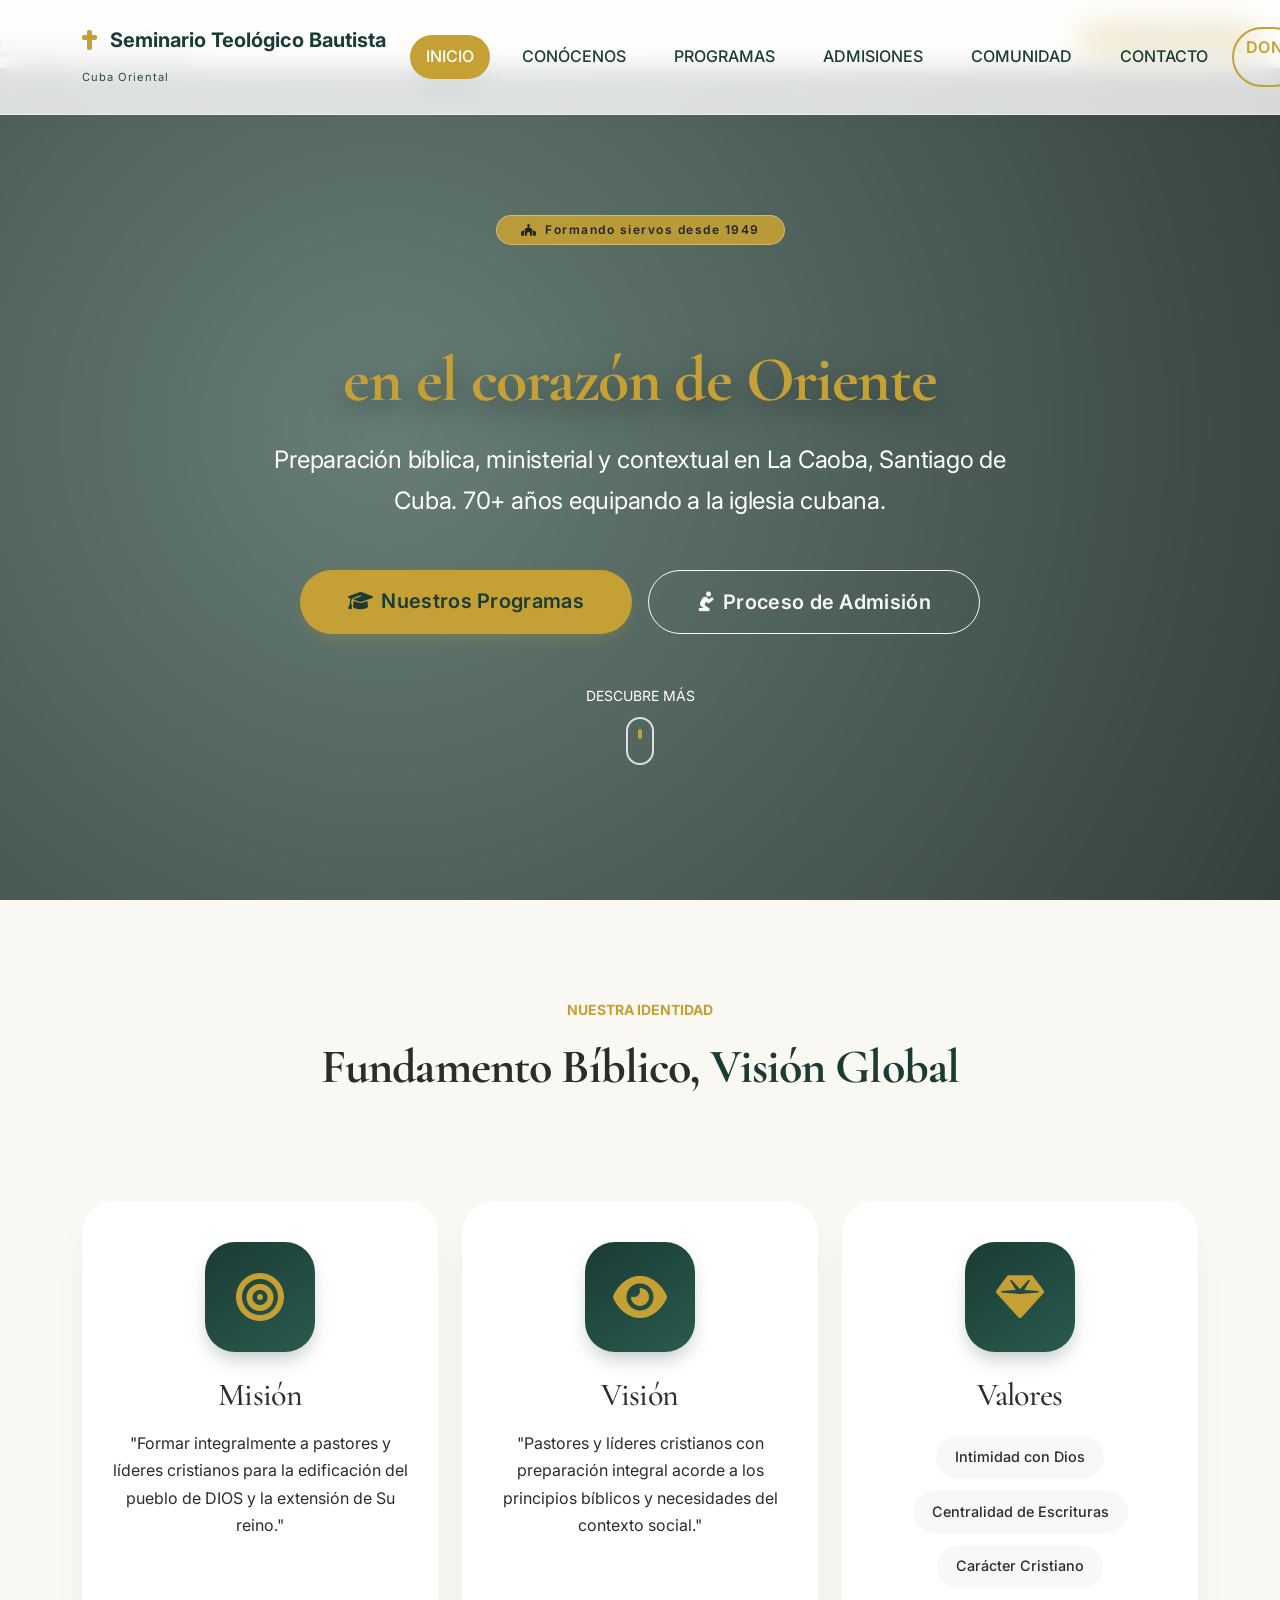
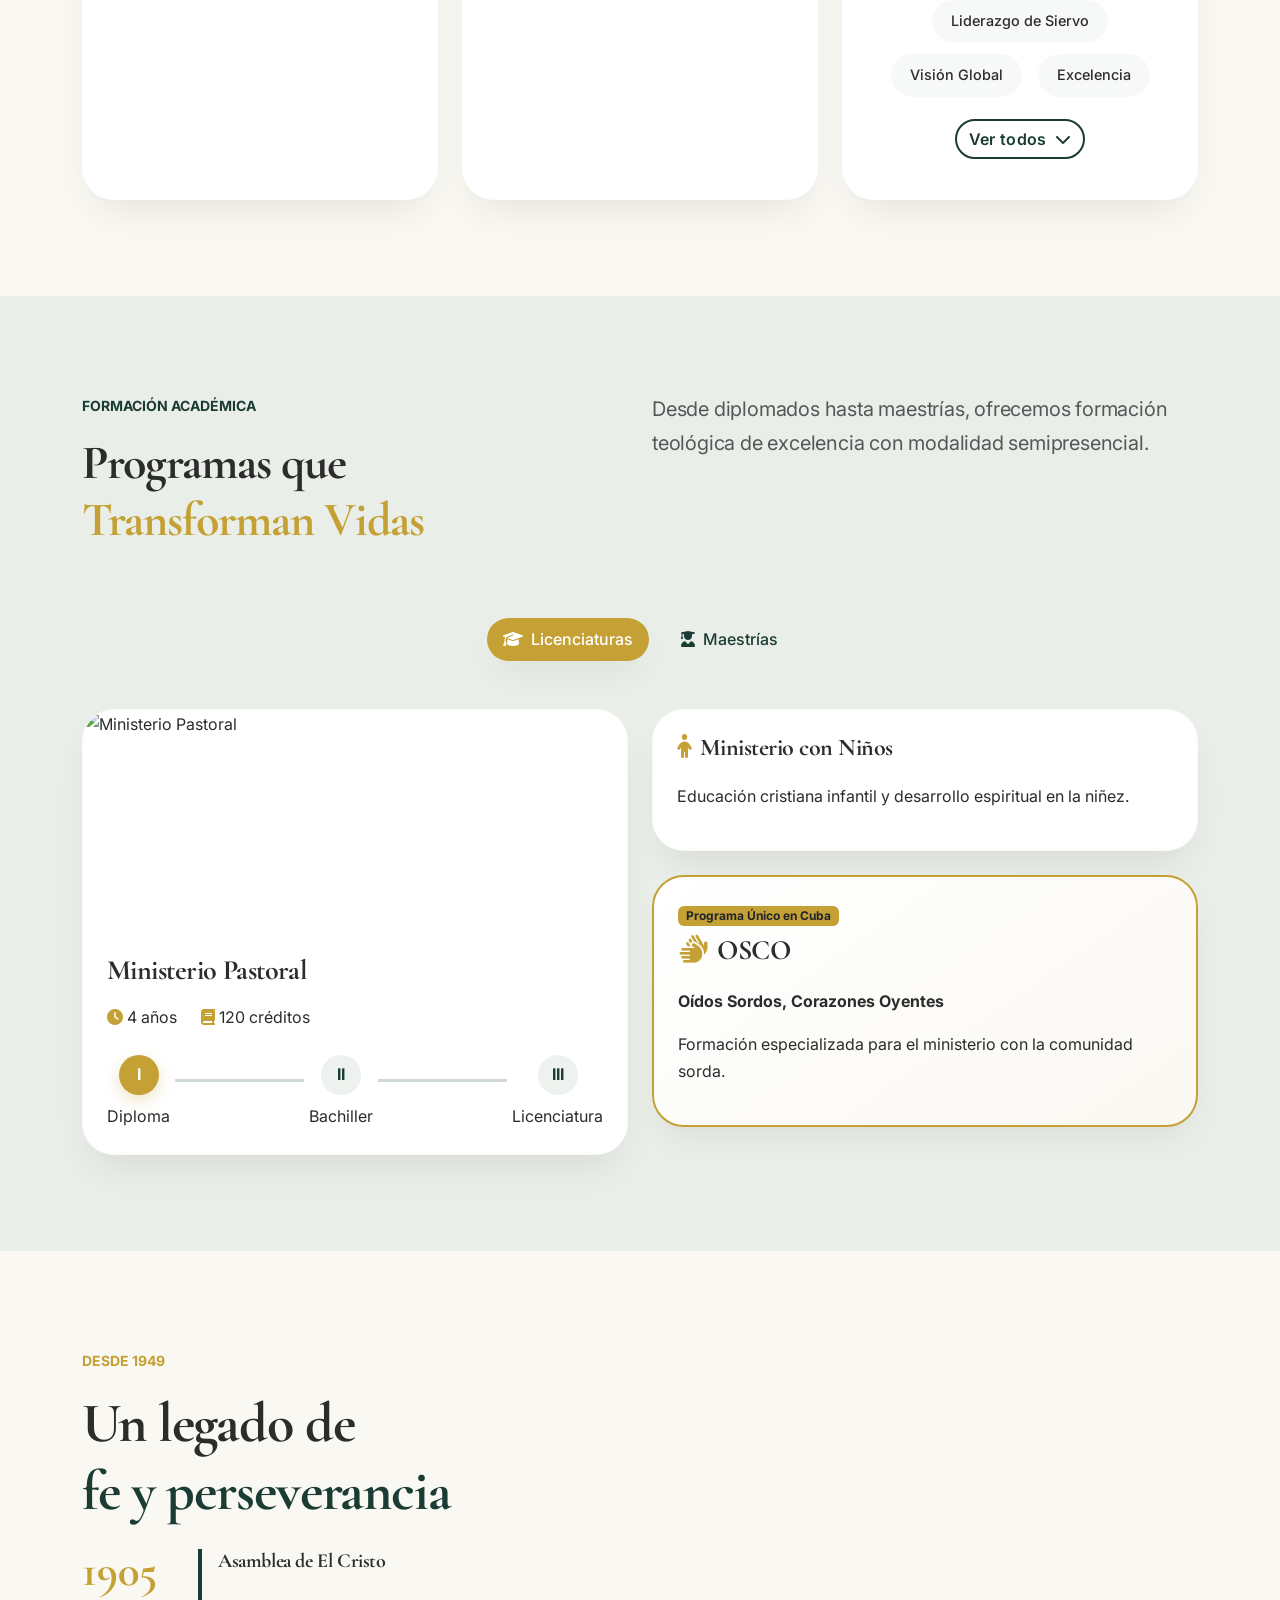
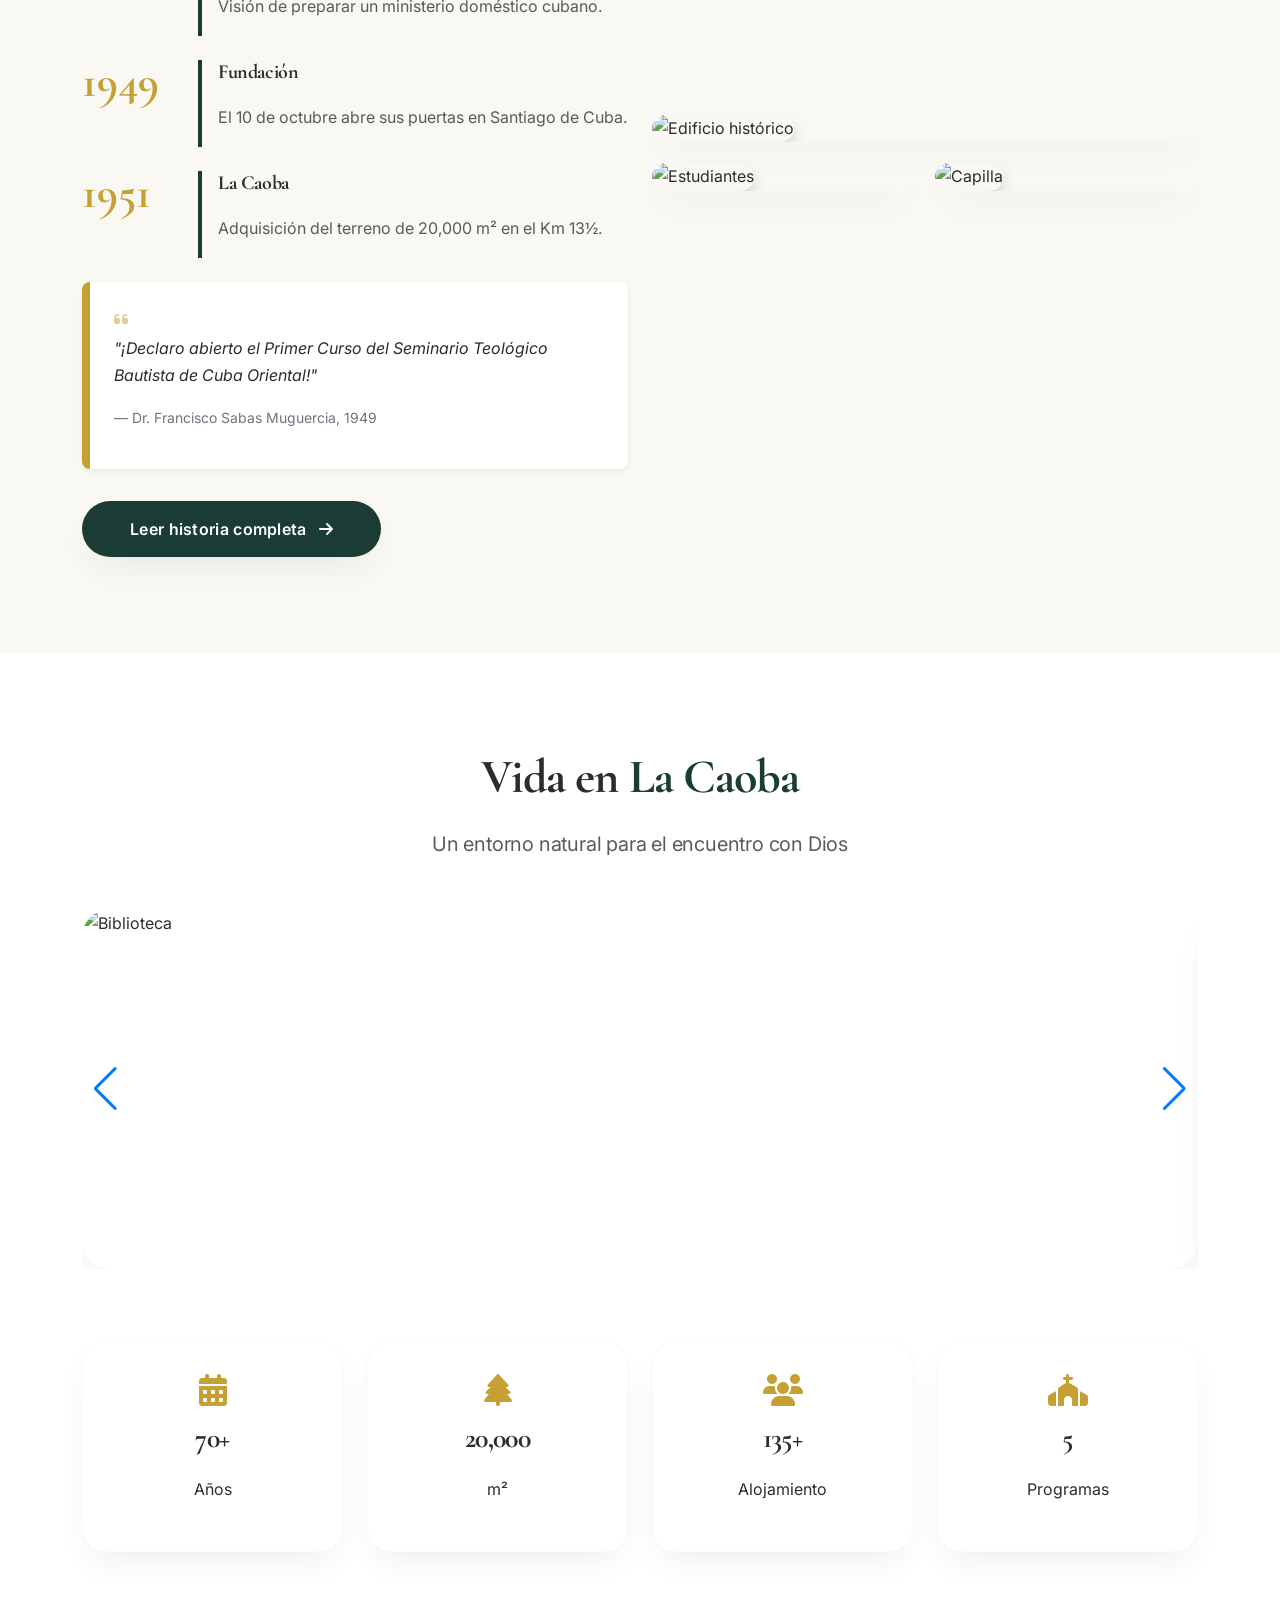
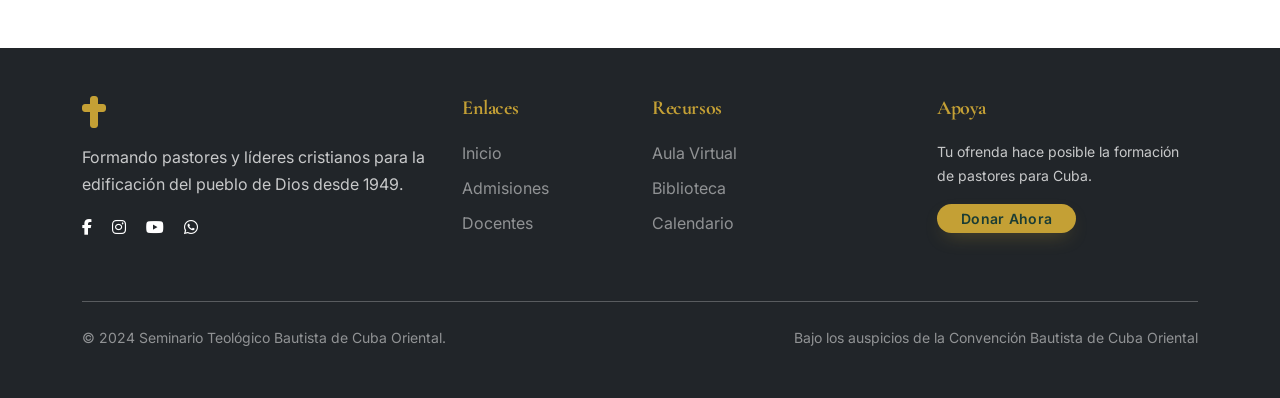
==== commit d31897fd: "jsj" ====
--- a/index.html
+++ b/index.html
@@ -76,16 +76,24 @@
   </div>
 </nav>
 
-<!-- HERO SECTION -->
+<!-- HERO SECTION (CORREGIDO) -->
 <header class="hero vh-100 d-flex align-items-center position-relative overflow-hidden">
   <div class="hero-background position-absolute w-100 h-100">
-    <img src="<img src="https://images.pexels.com/photos/1450360/pexels-photo-1450360.jpeg?auto=compress&cs=tinysrgb&w=1920" 
-     alt="Paisaje tropical cubano" 
-     class="w-100 h-100 object-fit-cover">" alt="Seminario Bautista Cuba" class="w-100 h-100 object-fit-cover">
-    <div class="overlay position-absolute w-100 h-100" style="background: linear-gradient(135deg, rgba(26,60,52,0.85) 0%, rgba(0,0,0,0.6) 100%);"></div>
+    <!-- IMAGEN CORREGIDA: Paisaje tropical con cielo despejado -->
+    <img src="https://images.pexels.com/photos/1450360/pexels-photo-1450360.jpeg?auto=compress&cs=tinysrgb&w=1920" 
+         alt="Paisaje tropical cubano" 
+         class="w-100 h-100 object-fit-cover">
+    
+    <!-- OVERLAY DE ALTO CONTRASTE (Doble capa para máxima legibilidad) -->
+    <div class="position-absolute w-100 h-100" 
+         style="background: rgba(26, 60, 52, 0.65); backdrop-filter: blur(2px); z-index: 1;">
+    </div>
+    <div class="position-absolute w-100 h-100" 
+         style="background: radial-gradient(circle at 30% 40%, transparent 0%, rgba(0,0,0,0.5) 100%); z-index: 2;">
+    </div>
   </div>
   
-  <div class="container position-relative text-white" data-aos="fade-up" data-aos-duration="1200">
+  <div class="container position-relative text-white" style="z-index: 5;" data-aos="fade-up" data-aos-duration="1200">
     <div class="row">
       <div class="col-lg-8 mx-auto text-center">
         <span class="badge bg-gold text-dark mb-4 px-4 py-2 rounded-pill">
@@ -170,7 +178,7 @@
             <span class="value-tag">Excelencia</span>
           </div>
           <button class="btn btn-outline-teal rounded-pill mt-3" type="button" data-bs-toggle="collapse" data-bs-target="#allValues">
-            Ver todos
+            Ver todos <i class="fas fa-chevron-down ms-1"></i>
           </button>
           <div class="card-decoration"></div>
         </div>
@@ -178,7 +186,7 @@
     </div>
 
     <!-- Grid completo de valores -->
-    <div class="collapse mt-4" id="allValues">
+    <div class="collapse mt-5" id="allValues">
       <div class="row g-3">
         <div class="col-md-3 col-6"><div class="value-item p-3 bg-white rounded-3 shadow-sm h-100"><i class="fas fa-praying-hands text-gold mb-2"></i><h5>Intimidad con DIOS</h5></div></div>
         <div class="col-md-3 col-6"><div class="value-item p-3 bg-white rounded-3 shadow-sm h-100"><i class="fas fa-heart text-gold mb-2"></i><h5>Carácter Integral</h5></div></div>
@@ -250,8 +258,22 @@
           </div>
           <div class="col-lg-6">
             <div class="row g-4">
-              <div class="col-12" data-aos="zoom-in" data-aos-delay="100"><div class="program-card"><div class="program-content p-4"><h4>Ministerio con Niños</h4><p>Educación cristiana infantil y desarrollo espiritual en la niñez.</p></div></div></div>
-              <div class="col-12" data-aos="zoom-in" data-aos-delay="200"><div class="program-card osco-special p-4"><span class="badge bg-gold text-dark mb-2">Programa Único</span><h3>OSCO - Oídos Sordos, Corazones Oyentes</h3><p>Formación especializada para el ministerio con la comunidad sorda.</p></div></div>
+              <div class="col-12" data-aos="zoom-in" data-aos-delay="100">
+                <div class="program-card">
+                  <div class="program-content p-4">
+                    <h4><i class="fas fa-child text-gold me-2"></i>Ministerio con Niños</h4>
+                    <p>Educación cristiana infantil y desarrollo espiritual en la niñez.</p>
+                  </div>
+                </div>
+              </div>
+              <div class="col-12" data-aos="zoom-in" data-aos-delay="200">
+                <div class="program-card osco-special p-4">
+                  <span class="badge bg-gold text-dark mb-2">Programa Único en Cuba</span>
+                  <h3><i class="fas fa-hands text-gold me-2"></i>OSCO</h3>
+                  <p class="fw-bold">Oídos Sordos, Corazones Oyentes</p>
+                  <p>Formación especializada para el ministerio con la comunidad sorda.</p>
+                </div>
+              </div>
             </div>
           </div>
         </div>
@@ -288,9 +310,9 @@
       </div>
       <div class="col-lg-6" data-aos="fade-left">
         <div class="vintage-gallery-grid">
-          <div class="gallery-item large"><img src="https://images.pexels.com/photos/261763/pexels-photo-261763.jpeg?auto=compress&cs=tinysrgb&w=600" class="img-fluid rounded-4 shadow"></div>
-          <div class="gallery-item"><img src="https://images.pexels.com/photos/3723267/pexels-photo-3723267.jpeg?auto=compress&cs=tinysrgb&w=600" class="img-fluid rounded-4 shadow"></div>
-          <div class="gallery-item"><img src="https://images.pexels.com/photos/1181396/pexels-photo-1181396.jpeg?auto=compress&cs=tinysrgb&w=600" class="img-fluid rounded-4 shadow"></div>
+          <div class="gallery-item large"><img src="https://images.pexels.com/photos/261763/pexels-photo-261763.jpeg?auto=compress&cs=tinysrgb&w=600" class="img-fluid rounded-4 shadow" alt="Edificio histórico"></div>
+          <div class="gallery-item"><img src="https://images.pexels.com/photos/3723267/pexels-photo-3723267.jpeg?auto=compress&cs=tinysrgb&w=600" class="img-fluid rounded-4 shadow" alt="Estudiantes"></div>
+          <div class="gallery-item"><img src="https://images.pexels.com/photos/1181396/pexels-photo-1181396.jpeg?auto=compress&cs=tinysrgb&w=600" class="img-fluid rounded-4 shadow" alt="Capilla"></div>
         </div>
       </div>
     </div>
@@ -306,10 +328,10 @@
     </div>
     <div class="swiper campusSwiper" data-aos="fade-up">
       <div class="swiper-wrapper">
-        <div class="swiper-slide"><div class="campus-card"><img src="https://images.pexels.com/photos/256455/pexels-photo-256455.jpeg?auto=compress&cs=tinysrgb&w=600" class="campus-img"><div class="campus-overlay"><h4>Aulas y Biblioteca</h4></div></div></div>
-        <div class="swiper-slide"><div class="campus-card"><img src="https://images.pexels.com/photos/208636/pexels-photo-208636.jpeg?auto=compress&cs=tinysrgb&w=600" class="campus-img"><div class="campus-overlay"><h4>Capilla</h4></div></div></div>
-        <div class="swiper-slide"><div class="campus-card"><img src="https://images.pexels.com/photos/3723267/pexels-photo-3723267.jpeg?auto=compress&cs=tinysrgb&w=600" class="campus-img"><div class="campus-overlay"><h4>Áreas Verdes</h4></div></div></div>
-        <div class="swiper-slide"><div class="campus-card"><img src="https://images.pexels.com/photos/1370296/pexels-photo-1370296.jpeg?auto=compress&cs=tinysrgb&w=600" class="campus-img"><div class="campus-overlay"><h4>Laboratorio</h4></div></div></div>
+        <div class="swiper-slide"><div class="campus-card"><img src="https://images.pexels.com/photos/256455/pexels-photo-256455.jpeg?auto=compress&cs=tinysrgb&w=600" class="campus-img" alt="Biblioteca"><div class="campus-overlay"><h4>Aulas y Biblioteca</h4></div></div></div>
+        <div class="swiper-slide"><div class="campus-card"><img src="https://images.pexels.com/photos/208636/pexels-photo-208636.jpeg?auto=compress&cs=tinysrgb&w=600" class="campus-img" alt="Capilla"><div class="campus-overlay"><h4>Capilla</h4></div></div></div>
+        <div class="swiper-slide"><div class="campus-card"><img src="https://images.pexels.com/photos/3723267/pexels-photo-3723267.jpeg?auto=compress&cs=tinysrgb&w=600" class="campus-img" alt="Jardines"><div class="campus-overlay"><h4>Áreas Verdes</h4></div></div></div>
+        <div class="swiper-slide"><div class="campus-card"><img src="https://images.pexels.com/photos/1370296/pexels-photo-1370296.jpeg?auto=compress&cs=tinysrgb&w=600" class="campus-img" alt="Laboratorio"><div class="campus-overlay"><h4>Laboratorio de Computación</h4></div></div></div>
       </div>
       <div class="swiper-pagination"></div>
       <div class="swiper-button-next"></div>
@@ -331,23 +353,44 @@
       <div class="col-lg-4 mb-4">
         <i class="fas fa-cross fa-2x text-gold mb-3"></i>
         <p class="opacity-75">Formando pastores y líderes cristianos para la edificación del pueblo de Dios desde 1949.</p>
+        <div class="social-links mt-3">
+          <a href="#" class="text-white me-3"><i class="fab fa-facebook-f"></i></a>
+          <a href="#" class="text-white me-3"><i class="fab fa-instagram"></i></a>
+          <a href="#" class="text-white me-3"><i class="fab fa-youtube"></i></a>
+          <a href="#" class="text-white"><i class="fab fa-whatsapp"></i></a>
+        </div>
       </div>
       <div class="col-lg-2 col-md-4 mb-4">
         <h5 class="text-gold">Enlaces</h5>
-        <ul class="list-unstyled"><li><a href="index.html" class="text-white-50 text-decoration-none">Inicio</a></li><li><a href="admisiones.html" class="text-white-50 text-decoration-none">Admisiones</a></li><li><a href="docentes.html" class="text-white-50 text-decoration-none">Docentes</a></li></ul>
+        <ul class="list-unstyled">
+          <li class="mb-2"><a href="index.html" class="text-white-50 text-decoration-none">Inicio</a></li>
+          <li class="mb-2"><a href="admisiones.html" class="text-white-50 text-decoration-none">Admisiones</a></li>
+          <li class="mb-2"><a href="docentes.html" class="text-white-50 text-decoration-none">Docentes</a></li>
+        </ul>
       </div>
       <div class="col-lg-3 col-md-4 mb-4">
         <h5 class="text-gold">Recursos</h5>
-        <ul class="list-unstyled"><li><a href="login-intranet.html" class="text-white-50 text-decoration-none">Aula Virtual</a></li><li><a href="#" class="text-white-50 text-decoration-none">Biblioteca</a></li><li><a href="#" class="text-white-50 text-decoration-none">Calendario</a></li></ul>
+        <ul class="list-unstyled">
+          <li class="mb-2"><a href="login-intranet.html" class="text-white-50 text-decoration-none">Aula Virtual</a></li>
+          <li class="mb-2"><a href="#" class="text-white-50 text-decoration-none">Biblioteca</a></li>
+          <li class="mb-2"><a href="#" class="text-white-50 text-decoration-none">Calendario</a></li>
+        </ul>
       </div>
       <div class="col-lg-3 col-md-4 mb-4">
         <h5 class="text-gold">Apoya</h5>
         <p class="opacity-75 small">Tu ofrenda hace posible la formación de pastores para Cuba.</p>
-        <a href="#" class="btn btn-gold btn-sm rounded-pill">Donar</a>
+        <a href="#" class="btn btn-gold btn-sm rounded-pill px-4">Donar Ahora</a>
       </div>
     </div>
     <hr class="opacity-25 my-4">
-    <div class="row"><div class="col text-center"><p class="small opacity-50">&copy; 2024 Seminario Teológico Bautista de Cuba Oriental. Convención Bautista de Cuba Oriental.</p></div></div>
+    <div class="row">
+      <div class="col-md-6">
+        <p class="small opacity-50 mb-0">&copy; 2024 Seminario Teológico Bautista de Cuba Oriental.</p>
+      </div>
+      <div class="col-md-6 text-md-end">
+        <p class="small opacity-50 mb-0">Bajo los auspicios de la Convención Bautista de Cuba Oriental</p>
+      </div>
+    </div>
   </div>
 </footer>
 
@@ -359,13 +402,37 @@
 <script src="js/main.js"></script>
 <script>
   AOS.init({ duration: 1000, once: true });
-  const swiper = new Swiper('.campusSwiper', { slidesPerView: 1, spaceBetween: 20, loop: true, autoplay: { delay: 3000 }, pagination: { el: '.swiper-pagination', clickable: true }, navigation: { nextEl: '.swiper-button-next', prevEl: '.swiper-button-prev' }, breakpoints: { 640: { slidesPerView: 2 }, 1024: { slidesPerView: 3 } } });
+  const swiper = new Swiper('.campusSwiper', { 
+    slidesPerView: 1, 
+    spaceBetween: 20, 
+    loop: true, 
+    autoplay: { delay: 3000, disableOnInteraction: false }, 
+    pagination: { el: '.swiper-pagination', clickable: true }, 
+    navigation: { nextEl: '.swiper-button-next', prevEl: '.swiper-button-prev' }, 
+    breakpoints: { 640: { slidesPerView: 2 }, 1024: { slidesPerView: 3 } } 
+  });
   
   // Typing effect
   const strings = ['Formación Integral', 'Pastores conforme al corazón de Dios', 'Líderes para Su Reino'];
   let index = 0, charIndex = 0, isDeleting = false;
   const typingEl = document.getElementById('typing-effect');
-  function type() { const current = strings[index]; if (isDeleting) charIndex--; else charIndex++; typingEl.textContent = current.substring(0, charIndex); let speed = 100; if (isDeleting) speed /= 2; if (!isDeleting && charIndex === current.length) { speed = 2000; isDeleting = true; } else if (isDeleting && charIndex === 0) { isDeleting = false; index = (index + 1) % strings.length; speed = 500; } setTimeout(type, speed); }
+  function type() { 
+    const current = strings[index]; 
+    if (isDeleting) charIndex--; 
+    else charIndex++; 
+    typingEl.textContent = current.substring(0, charIndex); 
+    let speed = 100; 
+    if (isDeleting) speed /= 2; 
+    if (!isDeleting && charIndex === current.length) { 
+      speed = 2000; 
+      isDeleting = true; 
+    } else if (isDeleting && charIndex === 0) { 
+      isDeleting = false; 
+      index = (index + 1) % strings.length; 
+      speed = 500; 
+    } 
+    setTimeout(type, speed); 
+  } 
   type();
 </script>
 </body>
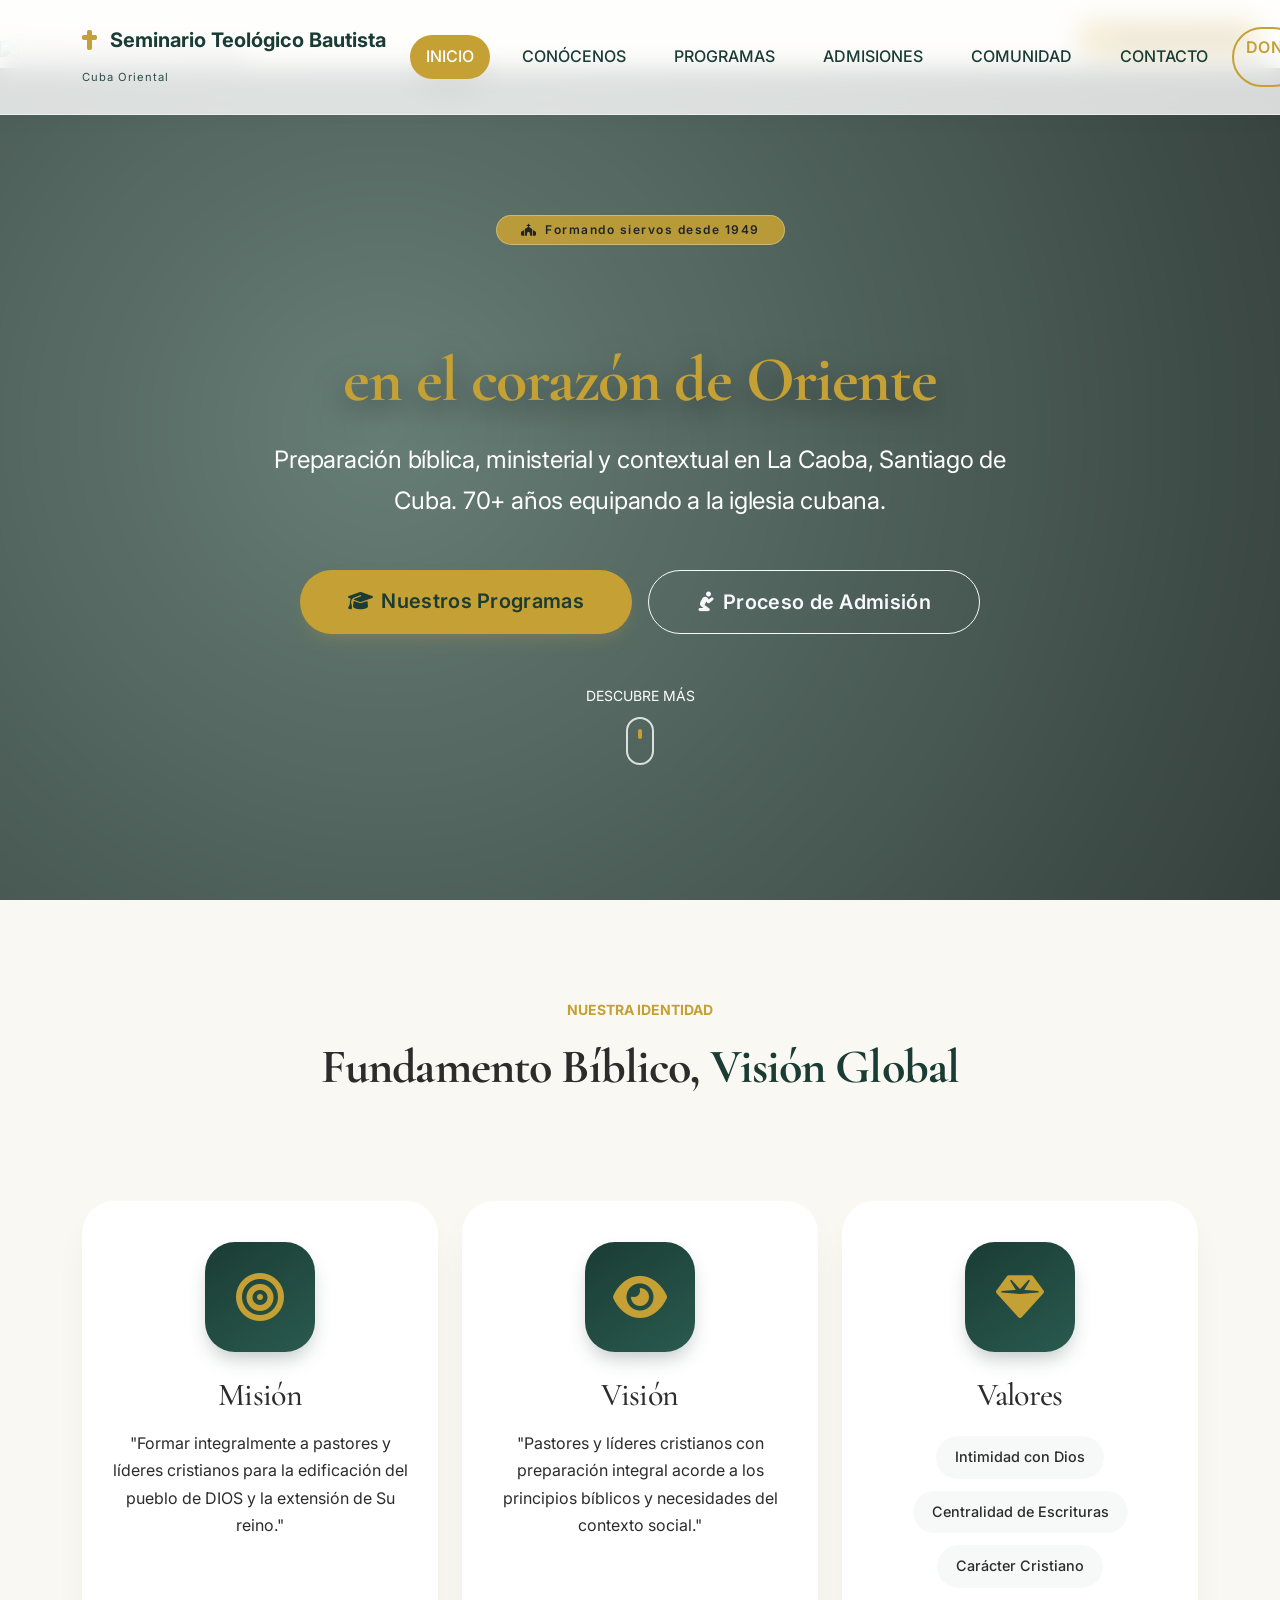
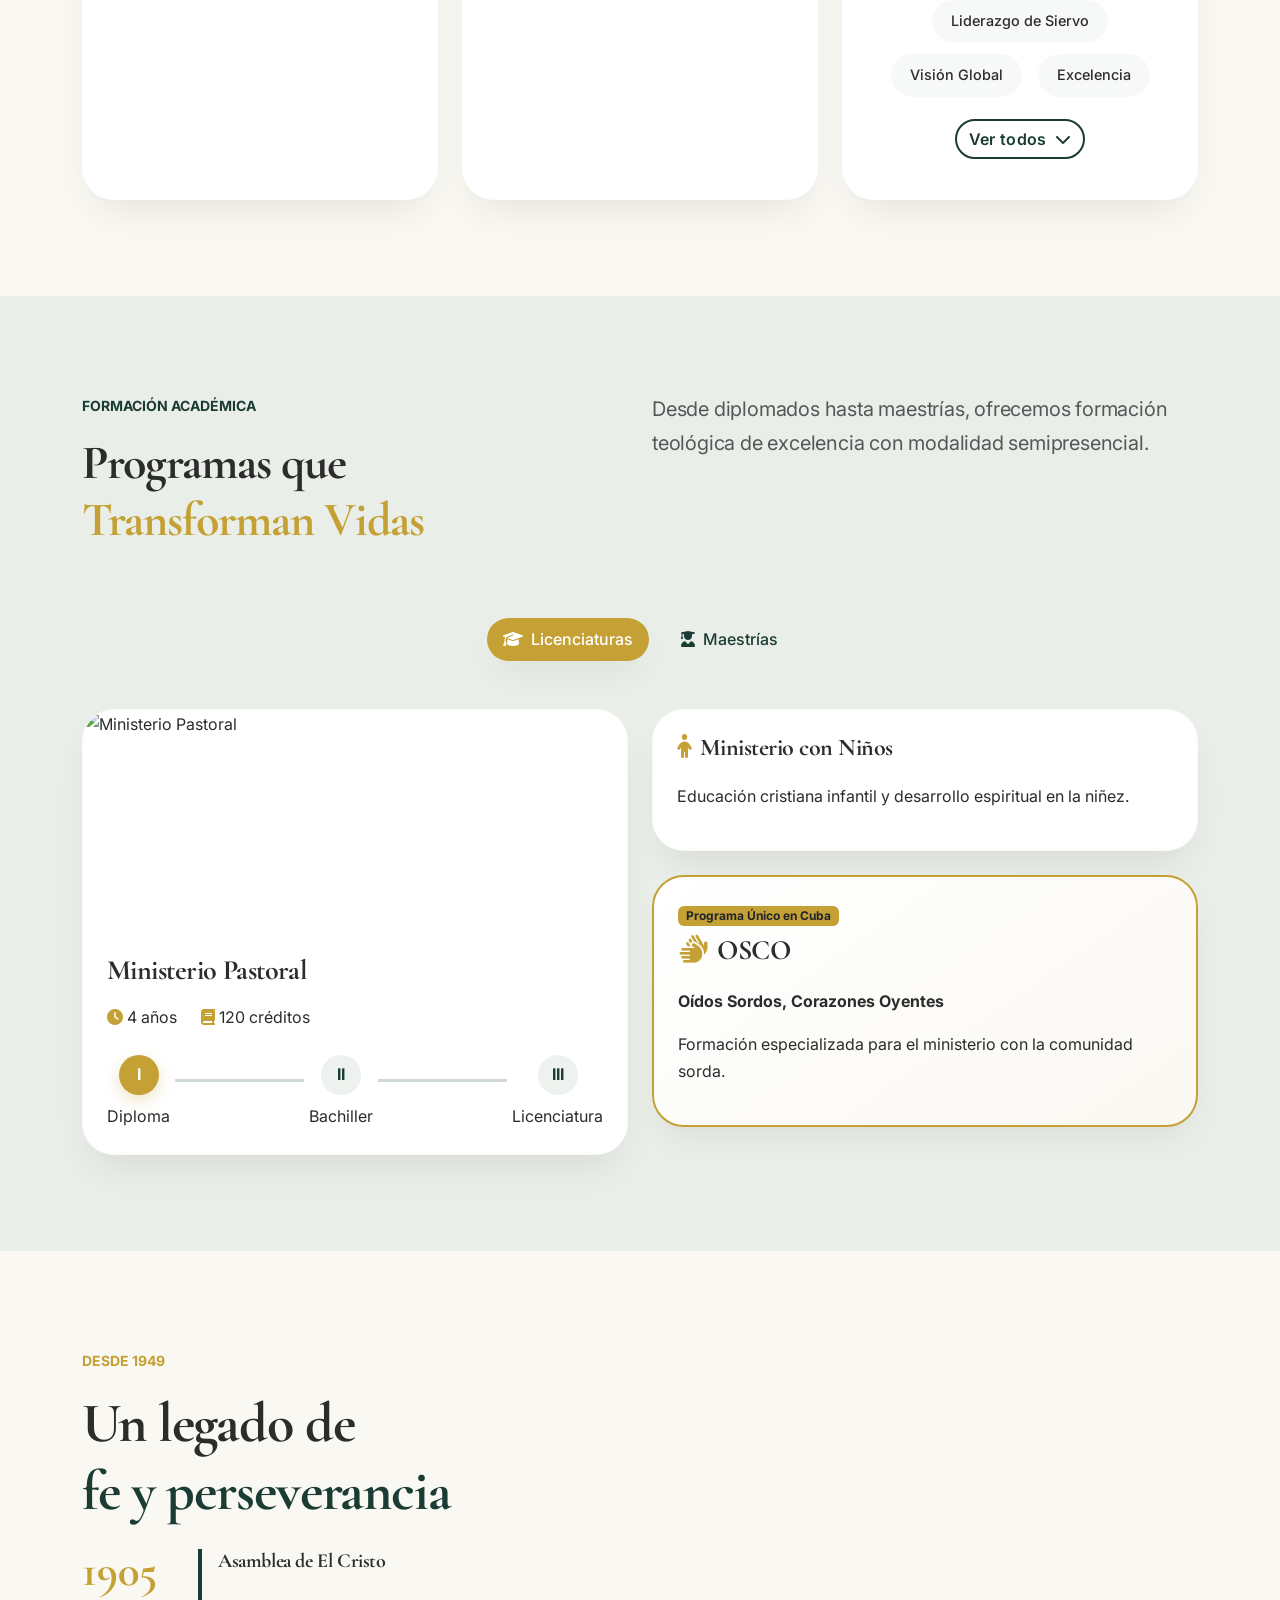
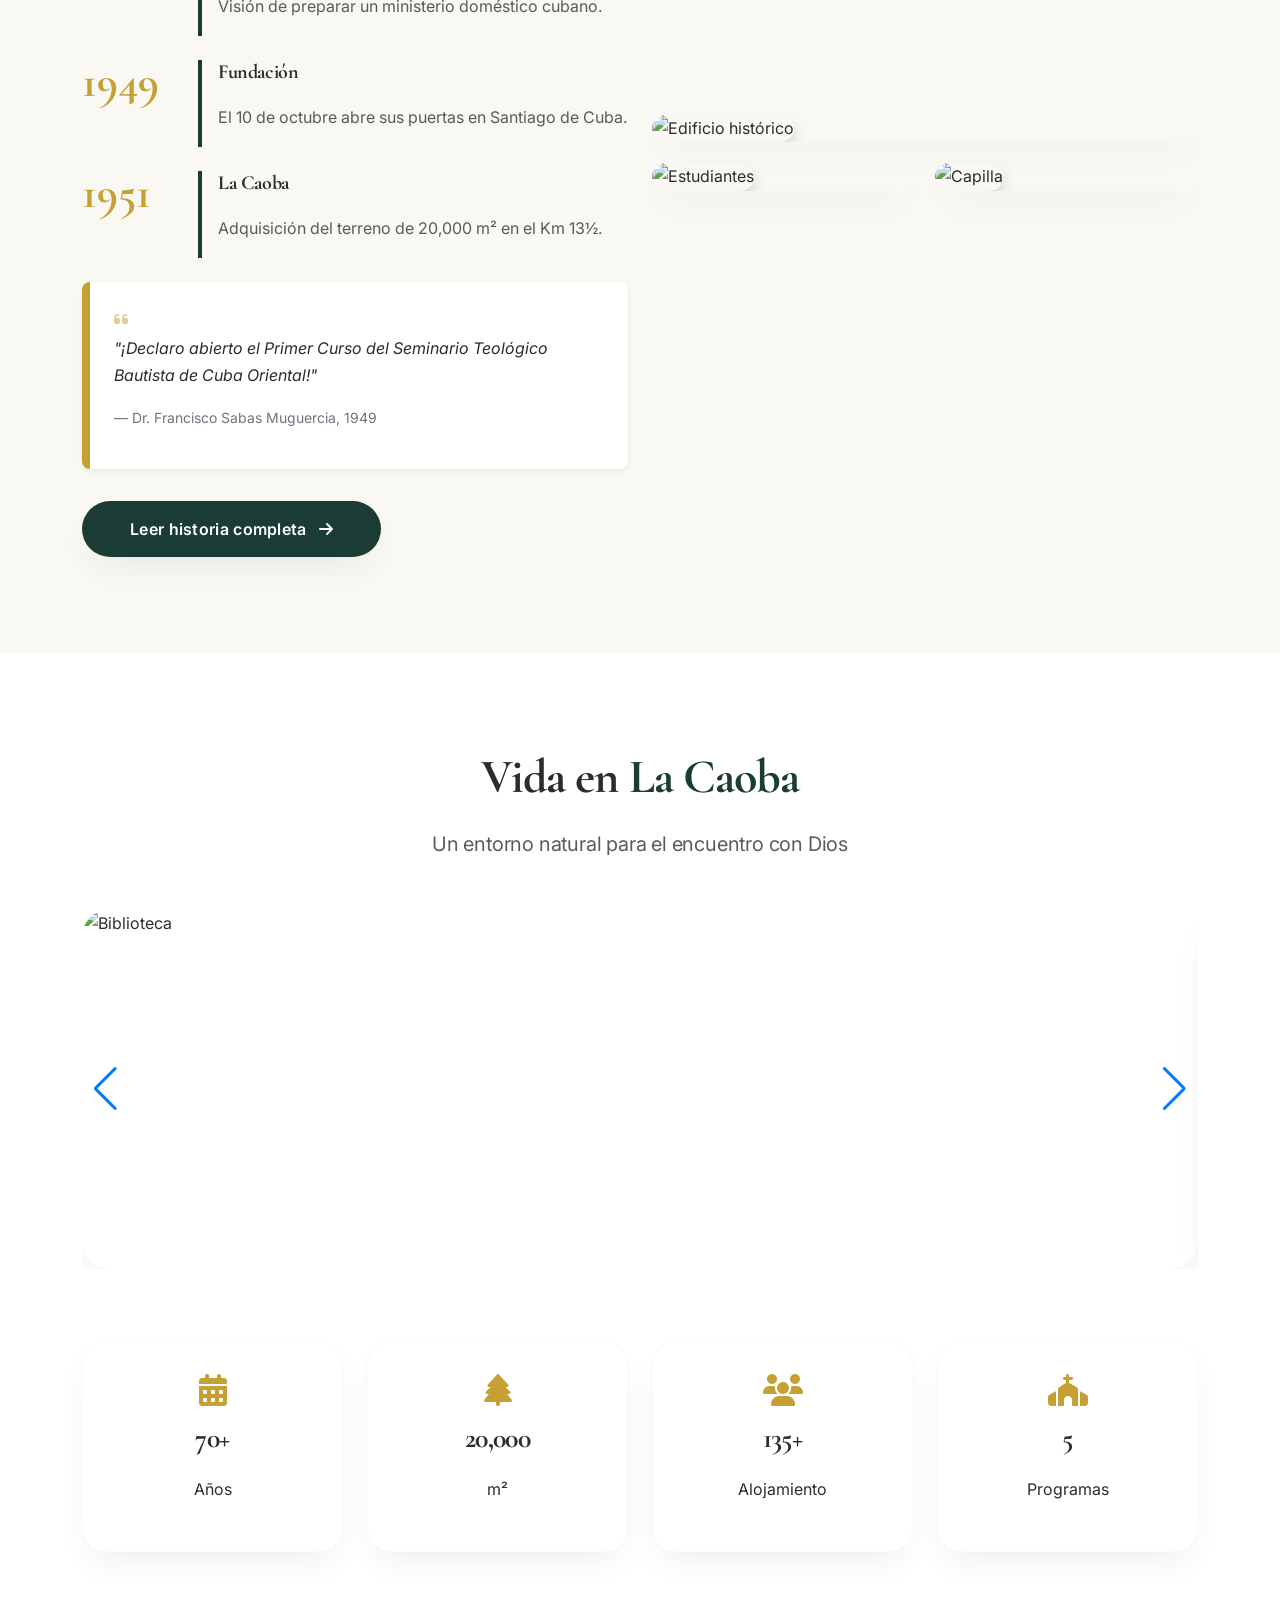
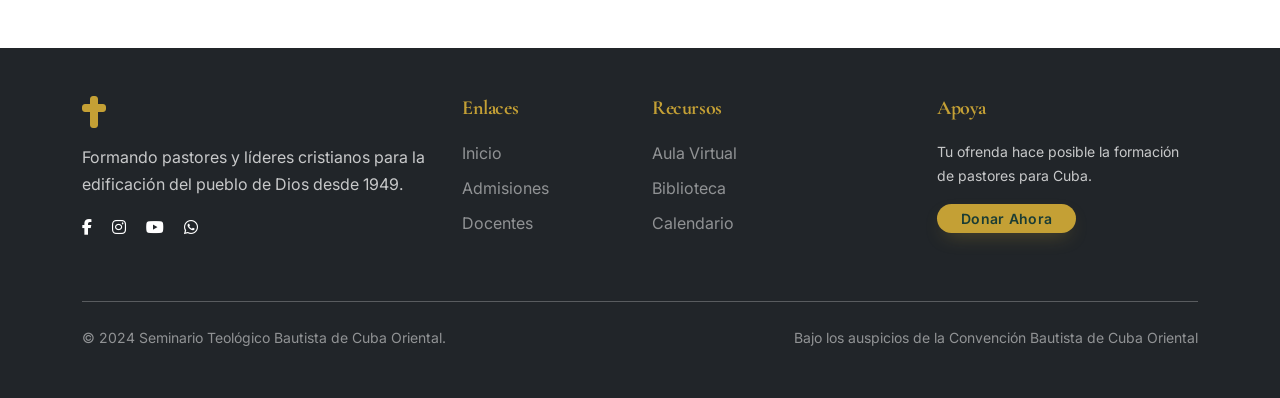
==== commit ed03817b: "fixing pages" ====
--- a/index.html
+++ b/index.html
@@ -80,8 +80,8 @@
 <header class="hero vh-100 d-flex align-items-center position-relative overflow-hidden">
   <div class="hero-background position-absolute w-100 h-100">
     <!-- IMAGEN CORREGIDA: Paisaje tropical con cielo despejado -->
-    <img src="https://images.pexels.com/photos/1450360/pexels-photo-1450360.jpeg?auto=compress&cs=tinysrgb&w=1920" 
-         alt="Paisaje tropical cubano" 
+    <img src="https://tse1.mm.bing.net/th/id/OIP.2-IQeK8rinv8Nwfw5OLb4gHaFj?rs=1&pid=ImgDetMain&o=7&rm=3" 
+         alt="Entrada del Seminario Bautista" 
          class="w-100 h-100 object-fit-cover">
     
     <!-- OVERLAY DE ALTO CONTRASTE (Doble capa para máxima legibilidad) -->
